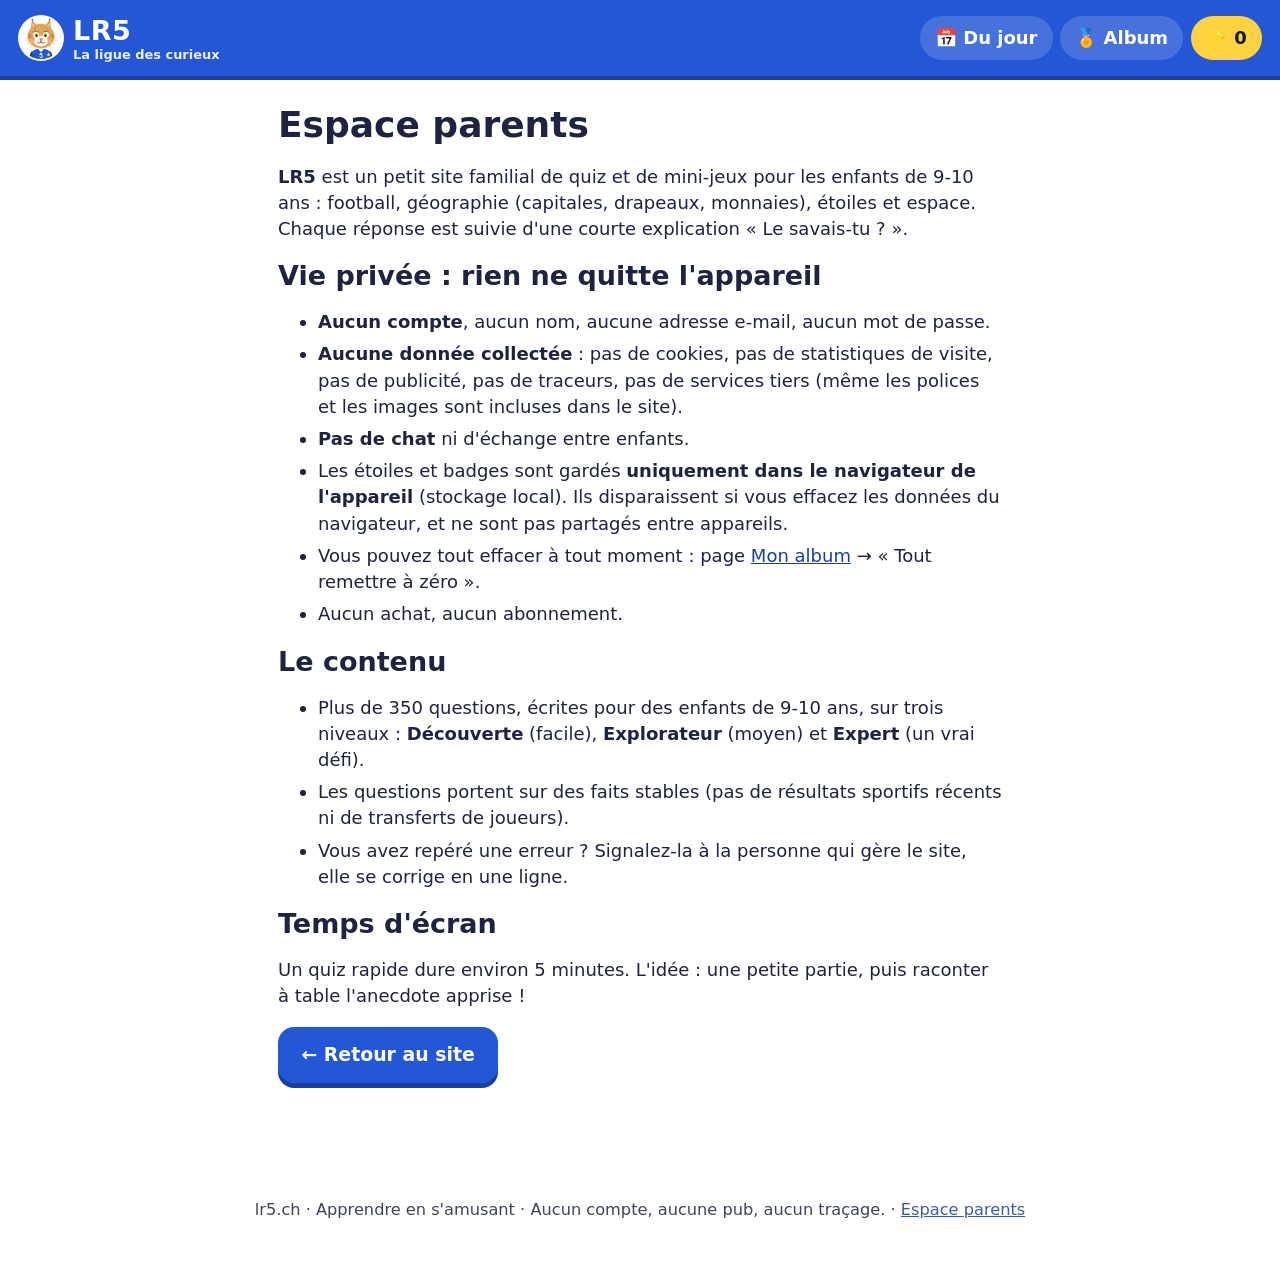
==== parents.html @ 48f96562 "Add files via upload" ====
<!doctype html>
<html lang="fr">
<head>
<title>Espace parents · LR5</title>
<meta charset="utf-8">
<meta name="viewport" content="width=device-width, initial-scale=1">
<meta name="theme-color" content="#2457d6">
<link rel="icon" href="assets/favicon.svg" type="image/svg+xml">
<link rel="stylesheet" href="css/style.css">
<script src="js/config.js" defer></script>
<script src="js/flags.js" defer></script>
<script src="js/app.js" defer></script>
</head>
<body>
<a class="skip" href="#content">Aller au contenu</a>
<header class="topbar">
  <a class="logo" href="index.html#/"><img data-mascotte src="assets/mascotte.svg" alt="" width="46" height="46"><span><b data-cfg="nom">LR5</b><small data-cfg="slogan">La ligue des curieux</small></span></a>
  <nav aria-label="Menu">
    <a class="pill" href="index.html#/jour">📅 <span>Du jour</span></a>
    <a class="pill" href="index.html#/album">🏅 <span>Album</span></a>
    <a class="pill stars" href="index.html#/album" aria-label="Mes étoiles">⭐ <span id="nb-etoiles">0</span></a>
  </nav>
</header>
<main class="prose" id="content">
<h1>Espace parents</h1>
<p><b data-cfg="nom">LR5</b> est un petit site familial de quiz et de mini-jeux pour les enfants de 9-10 ans : football, géographie (capitales, drapeaux, monnaies), étoiles et espace. Chaque réponse est suivie d'une courte explication « Le savais-tu ? ».</p>
<h2>Vie privée : rien ne quitte l'appareil</h2>
<ul>
  <li><b>Aucun compte</b>, aucun nom, aucune adresse e-mail, aucun mot de passe.</li>
  <li><b>Aucune donnée collectée</b> : pas de cookies, pas de statistiques de visite, pas de publicité, pas de traceurs, pas de services tiers (même les polices et les images sont incluses dans le site).</li>
  <li><b>Pas de chat</b> ni d'échange entre enfants.</li>
  <li>Les étoiles et badges sont gardés <b>uniquement dans le navigateur de l'appareil</b> (stockage local). Ils disparaissent si vous effacez les données du navigateur, et ne sont pas partagés entre appareils.</li>
  <li>Vous pouvez tout effacer à tout moment : page <a href="index.html#/album">Mon album</a> → « Tout remettre à zéro ».</li>
  <li>Aucun achat, aucun abonnement.</li>
</ul>
<h2>Le contenu</h2>
<ul>
  <li>Plus de 350 questions, écrites pour des enfants de 9-10 ans, sur trois niveaux : <b>Découverte</b> (facile), <b>Explorateur</b> (moyen) et <b>Expert</b> (un vrai défi).</li>
  <li>Les questions portent sur des faits stables (pas de résultats sportifs récents ni de transferts de joueurs).</li>
  <li>Vous avez repéré une erreur ? Signalez-la à la personne qui gère le site, elle se corrige en une ligne.</li>
</ul>
<h2>Temps d'écran</h2>
<p>Un quiz rapide dure environ 5 minutes. L'idée : une petite partie, puis raconter à table l'anecdote apprise !</p>
<p><a class="btn" href="index.html#/">← Retour au site</a></p>
</main>
<footer class="footer"><p><span data-cfg="domaine">lr5.ch</span> · Apprendre en s'amusant · Aucun compte, aucune pub, aucun traçage. · <a href="parents.html">Espace parents</a></p></footer>
<div class="toast" id="toast" role="status" aria-live="polite"></div>
</body>
</html>
---- css/style.css ----
/* LR5.ch — La ligue des curieux. Aucune police externe : polices système uniquement. */
:root{
  --bleu:#2457d6; --bleu-f:#1a3fa3; --jaune:#ffd23f; --rouge:#e5484d; --vert:#2fb36d;
  --orange:#ff8a3d; --violet:#6c4ad8; --nuit:#14183a; --texte:#1d2340; --fond:#f3f6ff;
  --carte:#fff; --ombre:0 6px 0 rgba(20,24,58,.14); --r:22px;
  --foot:#2fb36d; --geo:#ff8a3d; --espace:#6c4ad8; --mix:#e5484d;
  font-size:18px;
}
*{box-sizing:border-box}
html,body{margin:0}
body{font-family:"Trebuchet MS","Segoe UI",system-ui,-apple-system,Roboto,Arial,sans-serif;color:var(--texte);
  background:var(--fond) radial-gradient(circle at 10% 0%,#dfe8ff 0,transparent 40%),radial-gradient(circle at 100% 30%,#fff3c4 0,transparent 35%);
  min-height:100vh;line-height:1.45}
a{color:var(--bleu-f)}
.skip{position:absolute;left:-999px;top:0;background:#fff;padding:.5rem 1rem;z-index:10}
.skip:focus{left:.5rem}
:focus-visible{outline:4px solid var(--jaune);outline-offset:3px;border-radius:10px}

/* En-tête */
.topbar{display:flex;align-items:center;gap:.8rem;padding:.6rem 1rem;background:var(--bleu);color:#fff;position:sticky;top:0;z-index:5;box-shadow:0 4px 0 var(--bleu-f)}
.logo{display:flex;align-items:center;gap:.5rem;color:#fff;text-decoration:none;font-weight:900}
.logo img{width:46px;height:46px;background:#fff;border-radius:50%;padding:2px}
.logo b{font-size:1.5rem;letter-spacing:.5px}
.logo small{display:block;font-weight:600;font-size:.72rem;opacity:.9;margin-top:-4px}
.topbar nav{margin-left:auto;display:flex;gap:.4rem;align-items:center;flex-wrap:wrap}
.pill{display:inline-flex;align-items:center;gap:.35rem;background:rgba(255,255,255,.16);color:#fff;border:0;border-radius:999px;padding:.45rem .85rem;font:inherit;font-weight:800;text-decoration:none;cursor:pointer;min-height:44px}
.pill:hover{background:rgba(255,255,255,.28)}
.stars{background:var(--jaune);color:var(--nuit)}
.stars:hover{background:#ffe07a}

main{max-width:1000px;margin:0 auto;padding:1.2rem 1rem 3rem}
h1,h2,h3{line-height:1.15;margin:.2em 0 .5em}
h1{font-size:2rem} h2{font-size:1.5rem}
.muted{opacity:.75}

/* Accueil */
.hero{display:flex;align-items:center;gap:1.2rem;background:var(--carte);border-radius:var(--r);padding:1rem 1.2rem;box-shadow:var(--ombre);margin-bottom:1.2rem}
.hero img{width:150px;flex:none}
.hero h1{margin-bottom:.2em}
.bulle{background:#fff7d6;border-radius:18px;padding:.6rem .9rem;display:inline-block;font-weight:600}
.grid{display:grid;grid-template-columns:repeat(auto-fit,minmax(210px,1fr));gap:1rem}
.card{background:var(--carte);border-radius:var(--r);padding:1rem;box-shadow:var(--ombre);border:0;text-align:left;font:inherit;color:inherit;text-decoration:none;display:block;cursor:pointer;transition:transform .12s}
.card:hover{transform:translateY(-3px)}
.card:active{transform:translateY(2px)}
.univers{color:#fff;min-height:150px;position:relative;overflow:hidden}
.univers .emoji{font-size:2.6rem;display:block}
.univers h3{font-size:1.35rem;margin:.3rem 0}
.univers p{margin:0;font-weight:600;opacity:.95}
.u-football{background:linear-gradient(135deg,#2fb36d,#1c8a50)}
.u-geographie{background:linear-gradient(135deg,#ff9f43,#f2622e)}
.u-espace{background:linear-gradient(135deg,#6c4ad8,#241a6b)}
.u-mix{background:linear-gradient(135deg,#ff5f7e,#c2185b)}
.section{margin:1.6rem 0 .6rem}
.daily{display:flex;gap:1rem;align-items:center;background:linear-gradient(135deg,#ffd23f,#ffb100);color:var(--nuit)}
.daily .emoji{font-size:2.4rem}

/* Boutons */
.btn{display:inline-flex;align-items:center;justify-content:center;gap:.5rem;font:inherit;font-weight:800;font-size:1.05rem;border:0;border-radius:16px;padding:.8rem 1.3rem;min-height:56px;cursor:pointer;background:var(--bleu);color:#fff;box-shadow:0 5px 0 var(--bleu-f);text-decoration:none}
.btn:active{transform:translateY(3px);box-shadow:0 2px 0 var(--bleu-f)}
.btn.jaune{background:var(--jaune);color:var(--nuit);box-shadow:0 5px 0 #d9a800}
.btn.vert{background:var(--vert);box-shadow:0 5px 0 #1d8350}
.btn.blanc{background:#fff;color:var(--texte);box-shadow:0 5px 0 #cfd6ee}
.btn[disabled]{opacity:.5;cursor:not-allowed}
.row{display:flex;gap:.7rem;flex-wrap:wrap;align-items:center}
.choice-group{display:flex;gap:.6rem;flex-wrap:wrap}
.choice-group .btn{flex:1 1 150px}
.choice-group .btn[aria-pressed="true"]{background:var(--jaune);color:var(--nuit);box-shadow:0 5px 0 #d9a800}

/* Quiz */
.panel{background:var(--carte);border-radius:var(--r);padding:1.2rem;box-shadow:var(--ombre)}
.qhead{display:flex;justify-content:space-between;align-items:center;gap:.5rem;flex-wrap:wrap;margin-bottom:.6rem;font-weight:800}
.tag{display:inline-block;border-radius:999px;padding:.2rem .7rem;background:#eef2ff;font-size:.85rem;font-weight:800}
.progress{height:14px;background:#e6eafb;border-radius:999px;overflow:hidden;margin-bottom:1rem}
.progress>i{display:block;height:100%;background:linear-gradient(90deg,var(--jaune),var(--orange));border-radius:999px;transition:width .3s}
.question{font-size:1.45rem;font-weight:800;margin:.4rem 0 1rem}
.answers{display:grid;grid-template-columns:1fr 1fr;gap:.8rem}
.answer{font:inherit;font-size:1.1rem;font-weight:700;text-align:left;border:3px solid #dfe5fb;background:#fff;border-radius:18px;padding:.9rem 1rem;min-height:70px;cursor:pointer;display:flex;gap:.7rem;align-items:center;color:var(--texte)}
.answer:hover:not([disabled]){border-color:var(--bleu);background:#f5f8ff}
.answer .k{flex:none;width:2rem;height:2rem;border-radius:50%;background:#eef2ff;display:grid;place-items:center;font-weight:900}
.answer.ok{border-color:var(--vert);background:#e6f8ee}
.answer.ok .k{background:var(--vert);color:#fff}
.answer.ko{border-color:var(--rouge);background:#fdeaea}
.answer.ko .k{background:var(--rouge);color:#fff}
.answer[disabled]{cursor:default}
.feedback{margin-top:1rem;border-radius:18px;padding:1rem;background:#fff7d6;border-left:8px solid var(--jaune)}
.feedback.ok{background:#e6f8ee;border-color:var(--vert)}
.feedback.ko{background:#fdeeee;border-color:var(--rouge)}
.feedback h3{margin:0 0 .3rem}
.savais{margin:.4rem 0 .8rem}
.timer{font-size:1.4rem;font-weight:900;background:var(--nuit);color:#fff;border-radius:14px;padding:.2rem .8rem;min-width:4.2rem;text-align:center}
.timer.urgent{background:var(--rouge);animation:pulse .6s infinite alternate}
@keyframes pulse{to{transform:scale(1.08)}}
.flag-q{display:block;margin:0 auto 1rem;width:min(260px,70%);height:auto;border-radius:8px;box-shadow:0 3px 10px rgba(0,0,0,.18)}
.big{font-size:3rem;margin:0}
.result{text-align:center}
.result img{width:140px}
.recap{text-align:left;margin-top:1rem}
.recap li{margin:.4rem 0}

/* Album */
.badges{display:grid;grid-template-columns:repeat(auto-fill,minmax(150px,1fr));gap:.8rem}
.badge{background:#fff;border-radius:18px;padding:.8rem;text-align:center;box-shadow:var(--ombre)}
.badge .ico{font-size:2.4rem;display:block}
.badge.locked{filter:grayscale(1);opacity:.45}
.badge b{display:block}
.badge small{display:block;opacity:.8;font-size:.8rem}
.stats{display:grid;grid-template-columns:repeat(auto-fit,minmax(150px,1fr));gap:.8rem;margin:1rem 0}
.stat{background:#fff;border-radius:18px;padding:.8rem;text-align:center;box-shadow:var(--ombre)}
.stat b{display:block;font-size:1.8rem}

/* Penalty */
.pitch{position:relative;width:100%;max-width:640px;margin:0 auto;aspect-ratio:16/10;border-radius:20px;overflow:hidden;
  background:linear-gradient(#7fc8ff 0 30%,#3fb56a 30% 100%)}
.pitch .stripes{position:absolute;inset:30% 0 0 0;background:repeating-linear-gradient(90deg,rgba(255,255,255,.07) 0 12%,transparent 12% 24%)}
.pitch .crowd{position:absolute;left:0;right:0;top:0;height:30%;background:radial-gradient(circle,#ffffff55 2px,transparent 3px) 0 0/16px 14px,linear-gradient(#5a6bbf,#3a4a99)}
.goal{position:absolute;left:18%;right:18%;top:14%;height:38%;border:8px solid #fff;border-bottom:0;border-radius:4px 4px 0 0;
  background:repeating-linear-gradient(0deg,rgba(255,255,255,.35) 0 2px,transparent 2px 12px),repeating-linear-gradient(90deg,rgba(255,255,255,.35) 0 2px,transparent 2px 12px),rgba(0,0,0,.08)}
.line{position:absolute;left:4%;right:4%;top:52%;height:4px;background:#fff}
.spot{position:absolute;left:50%;top:86%;width:10px;height:6px;background:#fff;border-radius:50%;transform:translate(-50%,-50%)}
.keeper{position:absolute;left:50%;top:22%;width:15%;height:30%;transform:translateX(-50%);transition:transform .45s cubic-bezier(.2,.8,.3,1)}
.keeper svg{width:100%;height:100%}
.keeper.left{transform:translateX(-175%) rotate(-55deg)}
.keeper.right{transform:translateX(75%) rotate(55deg)}
.keeper.center{transform:translateX(-50%) translateY(-12%)}
.ball{position:absolute;left:50%;top:82%;width:7%;aspect-ratio:1;transform:translate(-50%,-50%);transition:left .5s ease-out,top .5s ease-out,width .5s;z-index:2}
.ball svg{width:100%;height:100%;display:block}
.ball.shot-left{left:28%;top:34%;width:4.5%}
.ball.shot-center{left:50%;top:28%;width:4.5%}
.ball.shot-right{left:72%;top:34%;width:4.5%}
.ball.miss{left:50%;top:6%;width:4%}
.banner{position:absolute;left:50%;top:60%;transform:translate(-50%,-50%) scale(.6);opacity:0;background:#fff;color:var(--nuit);font-weight:900;font-size:clamp(1.2rem,4vw,2rem);padding:.4rem 1.2rem;border-radius:16px;box-shadow:0 6px 0 rgba(0,0,0,.2);transition:.25s;z-index:3;white-space:nowrap}
.banner.show{opacity:1;transform:translate(-50%,-50%) scale(1)}
.shots{display:flex;gap:.4rem;justify-content:center;margin:.8rem 0}
.shots span{width:34px;height:34px;border-radius:50%;display:grid;place-items:center;background:#e6eafb;font-size:1.1rem}
.aim{display:grid;grid-template-columns:repeat(3,1fr);gap:.6rem;max-width:640px;margin:.8rem auto 0}

/* Memory */
.memory{display:grid;grid-template-columns:repeat(4,1fr);gap:.6rem;max-width:620px;margin:0 auto}
.mcard{aspect-ratio:4/3;border:0;border-radius:16px;font:inherit;font-weight:800;cursor:pointer;background:var(--bleu);color:#fff;box-shadow:var(--ombre);display:grid;place-items:center;padding:.3rem;font-size:.95rem;position:relative}
.mcard.back::after{content:"★";font-size:2rem;color:var(--jaune)}
.mcard.face{background:#fff;color:var(--texte)}
.mcard.face svg{width:85%;height:auto;border-radius:4px;box-shadow:0 1px 4px rgba(0,0,0,.25)}
.mcard.found{background:#e6f8ee;outline:3px solid var(--vert)}

.footer{text-align:center;padding:1.5rem 1rem 2rem;font-size:.9rem;opacity:.85}
.prose{max-width:760px}
.prose li{margin:.35rem 0}
.toast{position:fixed;left:50%;bottom:1.2rem;transform:translateX(-50%) translateY(150%);opacity:0;visibility:hidden;background:var(--nuit);color:#fff;padding:.8rem 1.2rem;border-radius:16px;font-weight:800;z-index:20;transition:transform .3s;max-width:92vw;text-align:center}
.toast.show{transform:translateX(-50%) translateY(0);opacity:1;visibility:visible}
[tabindex="-1"]:focus{outline:none}

@media (max-width:640px){
  :root{font-size:17px}
  .hero{flex-direction:column;text-align:center}
  .hero img{width:120px}
  .answers{grid-template-columns:1fr}
  .question{font-size:1.25rem}
  .logo small{display:none}
  .topbar{flex-wrap:wrap}
  .memory{grid-template-columns:repeat(3,1fr)}
}
@media (prefers-reduced-motion:reduce){*{transition:none!important;animation:none!important}}
.sr-only{position:absolute;width:1px;height:1px;overflow:hidden;clip:rect(0 0 0 0);white-space:nowrap}
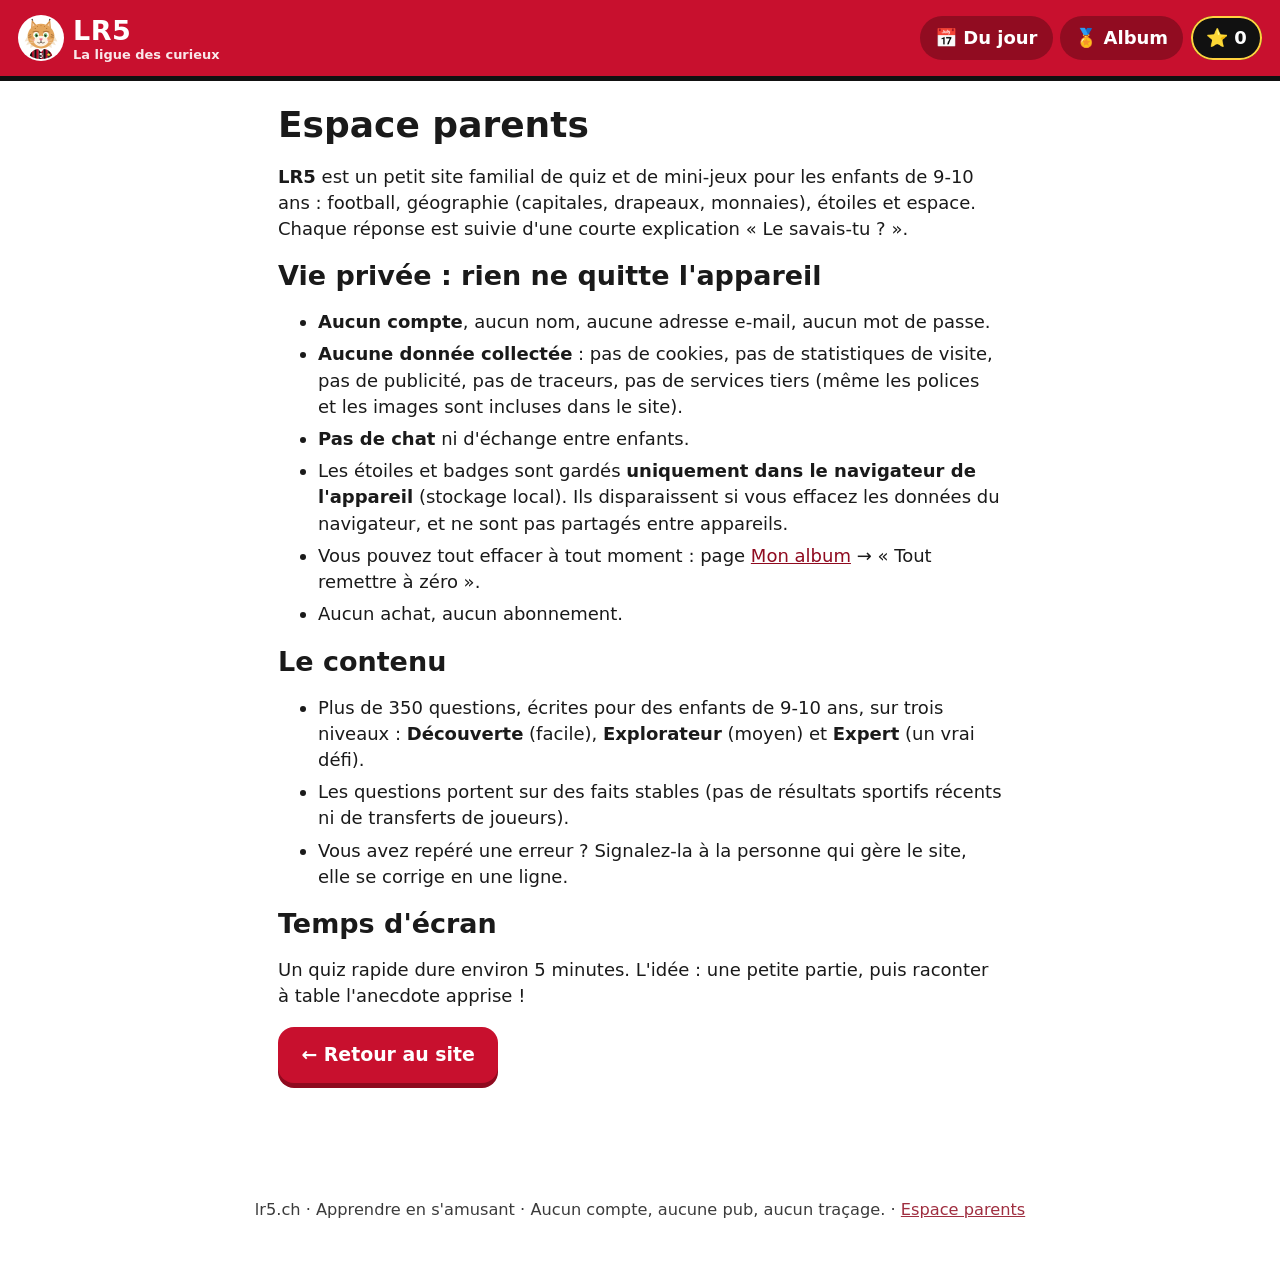
==== commit f1e21e30: "Add files via upload" ====
--- a/parents.html
+++ b/parents.html
@@ -4,7 +4,7 @@
 <title>Espace parents · LR5</title>
 <meta charset="utf-8">
 <meta name="viewport" content="width=device-width, initial-scale=1">
-<meta name="theme-color" content="#2457d6">
+<meta name="theme-color" content="#c8102e">
 <link rel="icon" href="assets/favicon.svg" type="image/svg+xml">
 <link rel="stylesheet" href="css/style.css">
 <script src="js/config.js" defer></script>
--- a/css/style.css
+++ b/css/style.css
@@ -1,32 +1,33 @@
 /* LR5.ch — La ligue des curieux. Aucune police externe : polices système uniquement. */
 :root{
-  --bleu:#2457d6; --bleu-f:#1a3fa3; --jaune:#ffd23f; --rouge:#e5484d; --vert:#2fb36d;
-  --orange:#ff8a3d; --violet:#6c4ad8; --nuit:#14183a; --texte:#1d2340; --fond:#f3f6ff;
-  --carte:#fff; --ombre:0 6px 0 rgba(20,24,58,.14); --r:22px;
-  --foot:#2fb36d; --geo:#ff8a3d; --espace:#6c4ad8; --mix:#e5484d;
+  /* Palette rouge et noir. Les valeurs de js/config.js (couleurs) écrasent celles-ci au chargement. */
+  --primaire:#c8102e; --primaire-f:#8f0a1f; --noir:#111111; --or:#ffd23f;
+  --rouge:#b00d24; --vert:#1c7a47; --texte:#1a1a1a; --fond:#f7f3f2;
+  --carte:#fff; --ombre:0 6px 0 rgba(17,17,17,.14); --r:22px;
+  --doux:#f6eaea; --bord:#ead6d6;
   font-size:18px;
 }
 *{box-sizing:border-box}
 html,body{margin:0}
 body{font-family:"Trebuchet MS","Segoe UI",system-ui,-apple-system,Roboto,Arial,sans-serif;color:var(--texte);
-  background:var(--fond) radial-gradient(circle at 10% 0%,#dfe8ff 0,transparent 40%),radial-gradient(circle at 100% 30%,#fff3c4 0,transparent 35%);
+  background:var(--fond) radial-gradient(circle at 10% 0%,#fbe1e4 0,transparent 40%),radial-gradient(circle at 100% 30%,#ececec 0,transparent 35%);
   min-height:100vh;line-height:1.45}
-a{color:var(--bleu-f)}
+a{color:var(--primaire-f)}
 .skip{position:absolute;left:-999px;top:0;background:#fff;padding:.5rem 1rem;z-index:10}
 .skip:focus{left:.5rem}
-:focus-visible{outline:4px solid var(--jaune);outline-offset:3px;border-radius:10px}
+:focus-visible{outline:4px solid var(--or);box-shadow:0 0 0 7px var(--noir);outline-offset:3px;border-radius:10px}
 
 /* En-tête */
-.topbar{display:flex;align-items:center;gap:.8rem;padding:.6rem 1rem;background:var(--bleu);color:#fff;position:sticky;top:0;z-index:5;box-shadow:0 4px 0 var(--bleu-f)}
+.topbar{display:flex;align-items:center;gap:.8rem;padding:.6rem 1rem;background:var(--primaire);color:#fff;position:sticky;top:0;z-index:5;box-shadow:0 5px 0 var(--noir)}
 .logo{display:flex;align-items:center;gap:.5rem;color:#fff;text-decoration:none;font-weight:900}
 .logo img{width:46px;height:46px;background:#fff;border-radius:50%;padding:2px}
 .logo b{font-size:1.5rem;letter-spacing:.5px}
 .logo small{display:block;font-weight:600;font-size:.72rem;opacity:.9;margin-top:-4px}
 .topbar nav{margin-left:auto;display:flex;gap:.4rem;align-items:center;flex-wrap:wrap}
-.pill{display:inline-flex;align-items:center;gap:.35rem;background:rgba(255,255,255,.16);color:#fff;border:0;border-radius:999px;padding:.45rem .85rem;font:inherit;font-weight:800;text-decoration:none;cursor:pointer;min-height:44px}
-.pill:hover{background:rgba(255,255,255,.28)}
-.stars{background:var(--jaune);color:var(--nuit)}
-.stars:hover{background:#ffe07a}
+.pill{display:inline-flex;align-items:center;gap:.35rem;background:rgba(0,0,0,.28);color:#fff;border:0;border-radius:999px;padding:.45rem .85rem;font:inherit;font-weight:800;text-decoration:none;cursor:pointer;min-height:44px}
+.pill:hover{background:rgba(0,0,0,.45)}
+.stars{background:var(--noir);color:#fff;box-shadow:inset 0 0 0 2px var(--or)}
+.stars:hover{background:#2a2a2a}
 
 main{max-width:1000px;margin:0 auto;padding:1.2rem 1rem 3rem}
 h1,h2,h3{line-height:1.15;margin:.2em 0 .5em}
@@ -37,7 +38,7 @@
 .hero{display:flex;align-items:center;gap:1.2rem;background:var(--carte);border-radius:var(--r);padding:1rem 1.2rem;box-shadow:var(--ombre);margin-bottom:1.2rem}
 .hero img{width:150px;flex:none}
 .hero h1{margin-bottom:.2em}
-.bulle{background:#fff7d6;border-radius:18px;padding:.6rem .9rem;display:inline-block;font-weight:600}
+.bulle{background:var(--doux);border-radius:18px;padding:.6rem .9rem;display:inline-block;font-weight:600}
 .grid{display:grid;grid-template-columns:repeat(auto-fit,minmax(210px,1fr));gap:1rem}
 .card{background:var(--carte);border-radius:var(--r);padding:1rem;box-shadow:var(--ombre);border:0;text-align:left;font:inherit;color:inherit;text-decoration:none;display:block;cursor:pointer;transition:transform .12s}
 .card:hover{transform:translateY(-3px)}
@@ -46,48 +47,49 @@
 .univers .emoji{font-size:2.6rem;display:block}
 .univers h3{font-size:1.35rem;margin:.3rem 0}
 .univers p{margin:0;font-weight:600;opacity:.95}
-.u-football{background:linear-gradient(135deg,#2fb36d,#1c8a50)}
-.u-geographie{background:linear-gradient(135deg,#ff9f43,#f2622e)}
-.u-espace{background:linear-gradient(135deg,#6c4ad8,#241a6b)}
-.u-mix{background:linear-gradient(135deg,#ff5f7e,#c2185b)}
+.u-football{background:linear-gradient(135deg,#1c7a47,#0c3d23);box-shadow:0 6px 0 var(--noir)}
+.u-geographie{background:linear-gradient(135deg,#c4520f,#7a2e05);box-shadow:0 6px 0 var(--noir)}
+.u-espace{background:linear-gradient(135deg,#3b2a8a,#120c33);box-shadow:0 6px 0 var(--noir)}
+.u-mix{background:repeating-linear-gradient(90deg,var(--primaire) 0 28px,var(--noir) 28px 56px);box-shadow:0 6px 0 var(--primaire-f)}
+.u-mix h3,.u-mix p{text-shadow:0 1px 3px #000}
 .section{margin:1.6rem 0 .6rem}
-.daily{display:flex;gap:1rem;align-items:center;background:linear-gradient(135deg,#ffd23f,#ffb100);color:var(--nuit)}
+.daily{display:flex;gap:1rem;align-items:center;background:var(--noir);color:#fff;border-left:12px solid var(--primaire)}
 .daily .emoji{font-size:2.4rem}
 
 /* Boutons */
-.btn{display:inline-flex;align-items:center;justify-content:center;gap:.5rem;font:inherit;font-weight:800;font-size:1.05rem;border:0;border-radius:16px;padding:.8rem 1.3rem;min-height:56px;cursor:pointer;background:var(--bleu);color:#fff;box-shadow:0 5px 0 var(--bleu-f);text-decoration:none}
-.btn:active{transform:translateY(3px);box-shadow:0 2px 0 var(--bleu-f)}
-.btn.jaune{background:var(--jaune);color:var(--nuit);box-shadow:0 5px 0 #d9a800}
-.btn.vert{background:var(--vert);box-shadow:0 5px 0 #1d8350}
-.btn.blanc{background:#fff;color:var(--texte);box-shadow:0 5px 0 #cfd6ee}
+.btn{display:inline-flex;align-items:center;justify-content:center;gap:.5rem;font:inherit;font-weight:800;font-size:1.05rem;border:0;border-radius:16px;padding:.8rem 1.3rem;min-height:56px;cursor:pointer;background:var(--primaire);color:#fff;box-shadow:0 5px 0 var(--primaire-f);text-decoration:none}
+.btn:active{transform:translateY(3px);box-shadow:0 2px 0 var(--primaire-f)}
+.btn.accent{background:var(--noir);color:#fff;box-shadow:0 5px 0 var(--primaire)}
+.btn.vert{background:var(--vert);box-shadow:0 5px 0 #0c3d23}
+.btn.blanc{background:#fff;color:var(--texte);box-shadow:0 5px 0 var(--bord)}
 .btn[disabled]{opacity:.5;cursor:not-allowed}
 .row{display:flex;gap:.7rem;flex-wrap:wrap;align-items:center}
 .choice-group{display:flex;gap:.6rem;flex-wrap:wrap}
 .choice-group .btn{flex:1 1 150px}
-.choice-group .btn[aria-pressed="true"]{background:var(--jaune);color:var(--nuit);box-shadow:0 5px 0 #d9a800}
+.choice-group .btn[aria-pressed="true"]{background:var(--primaire);color:#fff;box-shadow:0 5px 0 var(--noir)}
 
 /* Quiz */
 .panel{background:var(--carte);border-radius:var(--r);padding:1.2rem;box-shadow:var(--ombre)}
 .qhead{display:flex;justify-content:space-between;align-items:center;gap:.5rem;flex-wrap:wrap;margin-bottom:.6rem;font-weight:800}
-.tag{display:inline-block;border-radius:999px;padding:.2rem .7rem;background:#eef2ff;font-size:.85rem;font-weight:800}
-.progress{height:14px;background:#e6eafb;border-radius:999px;overflow:hidden;margin-bottom:1rem}
-.progress>i{display:block;height:100%;background:linear-gradient(90deg,var(--jaune),var(--orange));border-radius:999px;transition:width .3s}
+.tag{display:inline-block;border-radius:999px;padding:.2rem .7rem;background:var(--doux);font-size:.85rem;font-weight:800}
+.progress{height:14px;background:var(--doux);border-radius:999px;overflow:hidden;margin-bottom:1rem}
+.progress>i{display:block;height:100%;background:repeating-linear-gradient(90deg,var(--primaire) 0 14px,var(--noir) 14px 28px);border-radius:999px;transition:width .3s}
 .question{font-size:1.45rem;font-weight:800;margin:.4rem 0 1rem}
 .answers{display:grid;grid-template-columns:1fr 1fr;gap:.8rem}
-.answer{font:inherit;font-size:1.1rem;font-weight:700;text-align:left;border:3px solid #dfe5fb;background:#fff;border-radius:18px;padding:.9rem 1rem;min-height:70px;cursor:pointer;display:flex;gap:.7rem;align-items:center;color:var(--texte)}
-.answer:hover:not([disabled]){border-color:var(--bleu);background:#f5f8ff}
-.answer .k{flex:none;width:2rem;height:2rem;border-radius:50%;background:#eef2ff;display:grid;place-items:center;font-weight:900}
+.answer{font:inherit;font-size:1.1rem;font-weight:700;text-align:left;border:3px solid var(--bord);background:#fff;border-radius:18px;padding:.9rem 1rem;min-height:70px;cursor:pointer;display:flex;gap:.7rem;align-items:center;color:var(--texte)}
+.answer:hover:not([disabled]){border-color:var(--primaire);background:#fff7f7}
+.answer .k{flex:none;width:2rem;height:2rem;border-radius:50%;background:var(--noir);color:#fff;display:grid;place-items:center;font-weight:900}
 .answer.ok{border-color:var(--vert);background:#e6f8ee}
 .answer.ok .k{background:var(--vert);color:#fff}
 .answer.ko{border-color:var(--rouge);background:#fdeaea}
 .answer.ko .k{background:var(--rouge);color:#fff}
 .answer[disabled]{cursor:default}
-.feedback{margin-top:1rem;border-radius:18px;padding:1rem;background:#fff7d6;border-left:8px solid var(--jaune)}
+.feedback{margin-top:1rem;border-radius:18px;padding:1rem;background:var(--doux);border-left:8px solid var(--noir)}
 .feedback.ok{background:#e6f8ee;border-color:var(--vert)}
 .feedback.ko{background:#fdeeee;border-color:var(--rouge)}
 .feedback h3{margin:0 0 .3rem}
 .savais{margin:.4rem 0 .8rem}
-.timer{font-size:1.4rem;font-weight:900;background:var(--nuit);color:#fff;border-radius:14px;padding:.2rem .8rem;min-width:4.2rem;text-align:center}
+.timer{font-size:1.4rem;font-weight:900;background:var(--noir);color:#fff;border-radius:14px;padding:.2rem .8rem;min-width:4.2rem;text-align:center}
 .timer.urgent{background:var(--rouge);animation:pulse .6s infinite alternate}
 @keyframes pulse{to{transform:scale(1.08)}}
 .flag-q{display:block;margin:0 auto 1rem;width:min(260px,70%);height:auto;border-radius:8px;box-shadow:0 3px 10px rgba(0,0,0,.18)}
@@ -112,7 +114,7 @@
 .pitch{position:relative;width:100%;max-width:640px;margin:0 auto;aspect-ratio:16/10;border-radius:20px;overflow:hidden;
   background:linear-gradient(#7fc8ff 0 30%,#3fb56a 30% 100%)}
 .pitch .stripes{position:absolute;inset:30% 0 0 0;background:repeating-linear-gradient(90deg,rgba(255,255,255,.07) 0 12%,transparent 12% 24%)}
-.pitch .crowd{position:absolute;left:0;right:0;top:0;height:30%;background:radial-gradient(circle,#ffffff55 2px,transparent 3px) 0 0/16px 14px,linear-gradient(#5a6bbf,#3a4a99)}
+.pitch .crowd{position:absolute;left:0;right:0;top:0;height:30%;background:radial-gradient(circle,#ffffff55 2px,transparent 3px) 0 0/16px 14px,repeating-linear-gradient(90deg,#b00d24 0 24px,#151515 24px 48px)}
 .goal{position:absolute;left:18%;right:18%;top:14%;height:38%;border:8px solid #fff;border-bottom:0;border-radius:4px 4px 0 0;
   background:repeating-linear-gradient(0deg,rgba(255,255,255,.35) 0 2px,transparent 2px 12px),repeating-linear-gradient(90deg,rgba(255,255,255,.35) 0 2px,transparent 2px 12px),rgba(0,0,0,.08)}
 .line{position:absolute;left:4%;right:4%;top:52%;height:4px;background:#fff}
@@ -128,16 +130,16 @@
 .ball.shot-center{left:50%;top:28%;width:4.5%}
 .ball.shot-right{left:72%;top:34%;width:4.5%}
 .ball.miss{left:50%;top:6%;width:4%}
-.banner{position:absolute;left:50%;top:60%;transform:translate(-50%,-50%) scale(.6);opacity:0;background:#fff;color:var(--nuit);font-weight:900;font-size:clamp(1.2rem,4vw,2rem);padding:.4rem 1.2rem;border-radius:16px;box-shadow:0 6px 0 rgba(0,0,0,.2);transition:.25s;z-index:3;white-space:nowrap}
+.banner{position:absolute;left:50%;top:60%;transform:translate(-50%,-50%) scale(.6);opacity:0;background:#fff;color:var(--noir);font-weight:900;font-size:clamp(1.2rem,4vw,2rem);padding:.4rem 1.2rem;border-radius:16px;box-shadow:0 6px 0 rgba(0,0,0,.2);transition:.25s;z-index:3;white-space:nowrap}
 .banner.show{opacity:1;transform:translate(-50%,-50%) scale(1)}
 .shots{display:flex;gap:.4rem;justify-content:center;margin:.8rem 0}
-.shots span{width:34px;height:34px;border-radius:50%;display:grid;place-items:center;background:#e6eafb;font-size:1.1rem}
+.shots span{width:34px;height:34px;border-radius:50%;display:grid;place-items:center;background:var(--doux);font-size:1.1rem}
 .aim{display:grid;grid-template-columns:repeat(3,1fr);gap:.6rem;max-width:640px;margin:.8rem auto 0}
 
 /* Memory */
 .memory{display:grid;grid-template-columns:repeat(4,1fr);gap:.6rem;max-width:620px;margin:0 auto}
-.mcard{aspect-ratio:4/3;border:0;border-radius:16px;font:inherit;font-weight:800;cursor:pointer;background:var(--bleu);color:#fff;box-shadow:var(--ombre);display:grid;place-items:center;padding:.3rem;font-size:.95rem;position:relative}
-.mcard.back::after{content:"★";font-size:2rem;color:var(--jaune)}
+.mcard{aspect-ratio:4/3;border:0;border-radius:16px;font:inherit;font-weight:800;cursor:pointer;background:repeating-linear-gradient(90deg,var(--primaire) 0 18px,var(--noir) 18px 36px);color:#fff;box-shadow:var(--ombre);display:grid;place-items:center;padding:.3rem;font-size:.95rem;position:relative}
+.mcard.back::after{content:"★";font-size:2rem;color:var(--or);text-shadow:0 1px 3px #000}
 .mcard.face{background:#fff;color:var(--texte)}
 .mcard.face svg{width:85%;height:auto;border-radius:4px;box-shadow:0 1px 4px rgba(0,0,0,.25)}
 .mcard.found{background:#e6f8ee;outline:3px solid var(--vert)}
@@ -145,9 +147,9 @@
 .footer{text-align:center;padding:1.5rem 1rem 2rem;font-size:.9rem;opacity:.85}
 .prose{max-width:760px}
 .prose li{margin:.35rem 0}
-.toast{position:fixed;left:50%;bottom:1.2rem;transform:translateX(-50%) translateY(150%);opacity:0;visibility:hidden;background:var(--nuit);color:#fff;padding:.8rem 1.2rem;border-radius:16px;font-weight:800;z-index:20;transition:transform .3s;max-width:92vw;text-align:center}
+.toast{position:fixed;left:50%;bottom:1.2rem;transform:translateX(-50%) translateY(150%);opacity:0;visibility:hidden;background:var(--noir);color:#fff;padding:.8rem 1.2rem;border-radius:16px;font-weight:800;z-index:20;transition:transform .3s;max-width:92vw;text-align:center}
 .toast.show{transform:translateX(-50%) translateY(0);opacity:1;visibility:visible}
-[tabindex="-1"]:focus{outline:none}
+[tabindex="-1"]:focus{outline:none;box-shadow:none}
 
 @media (max-width:640px){
   :root{font-size:17px}
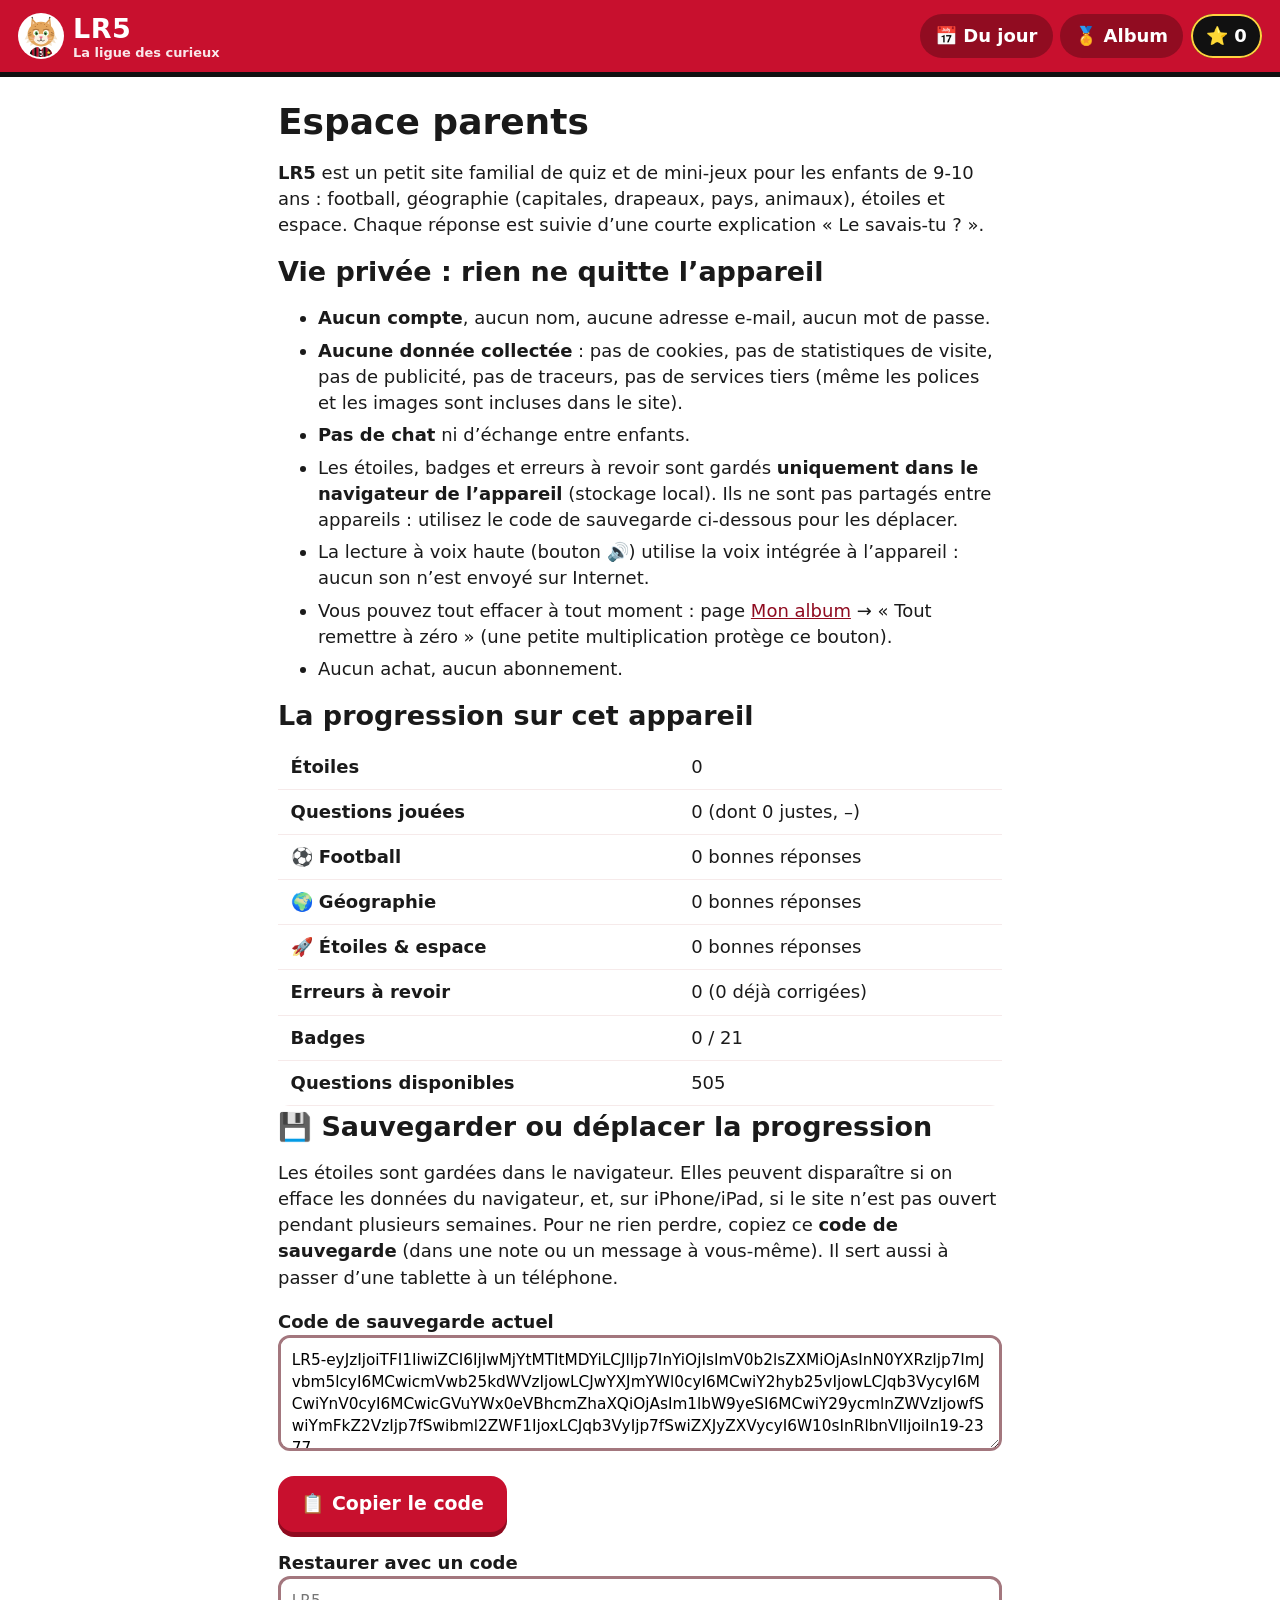
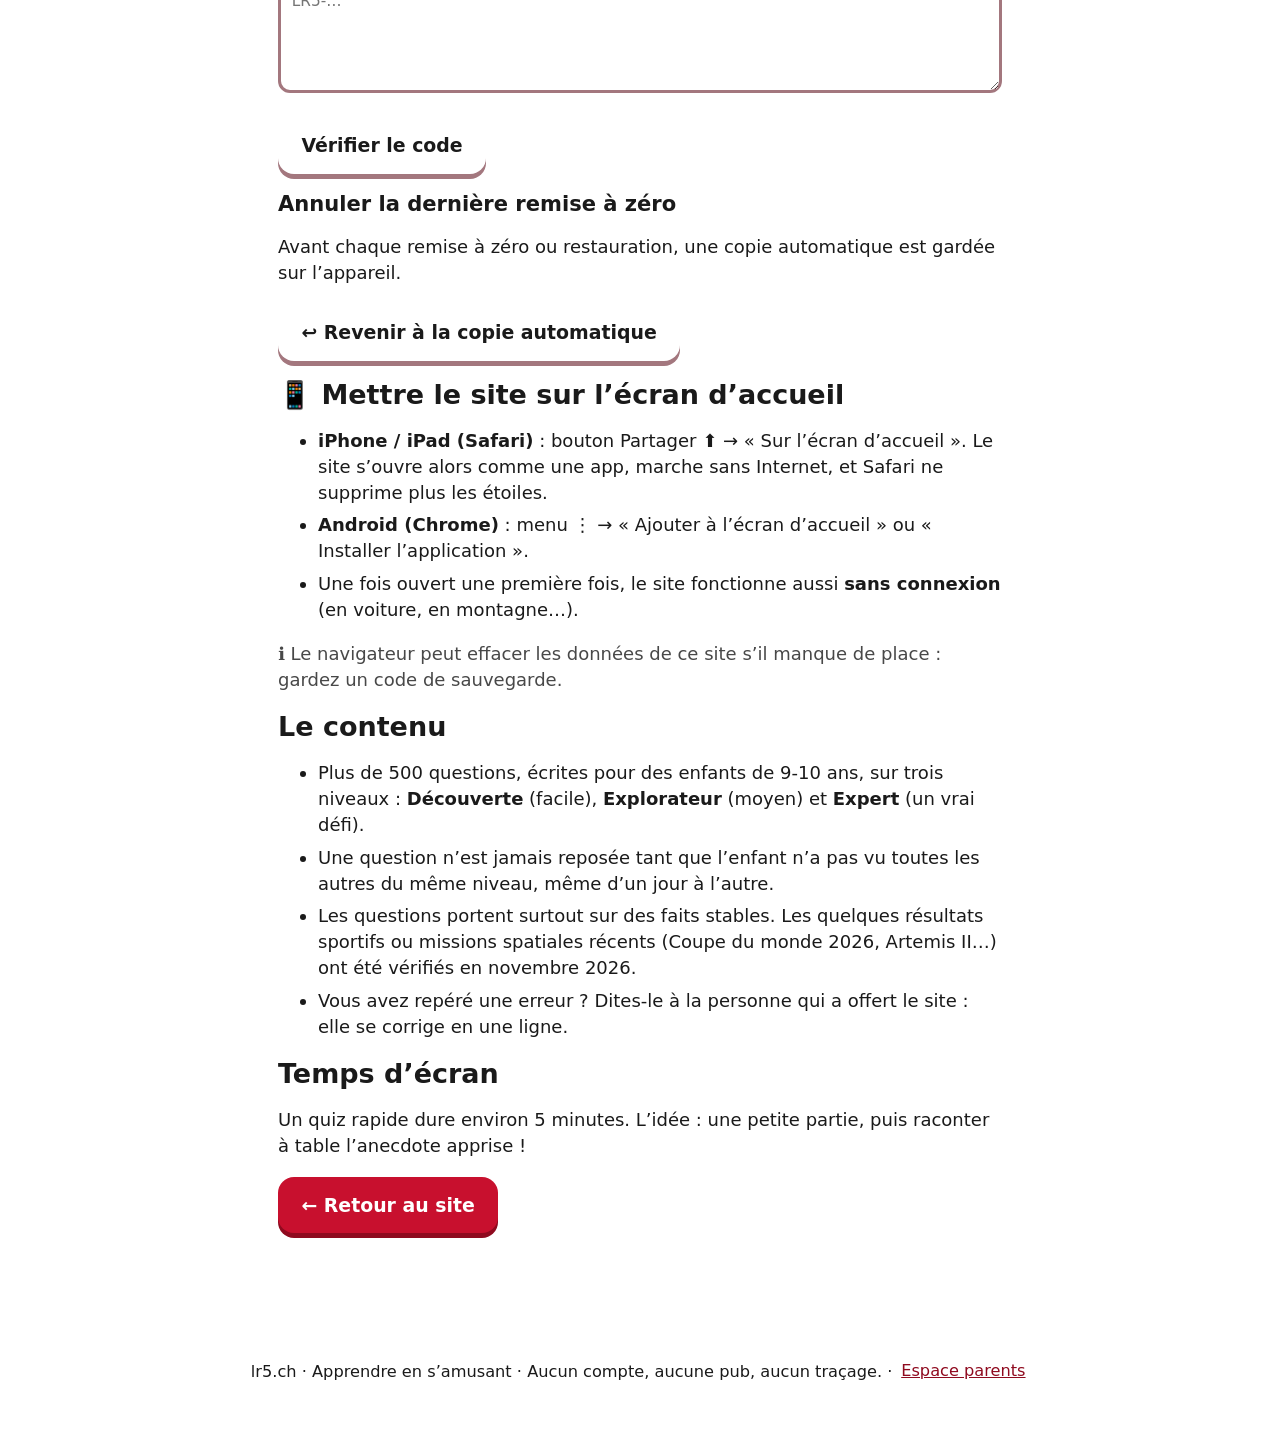
==== commit 4d791ca2: "Add files via upload" ====
--- a/parents.html
+++ b/parents.html
@@ -1,49 +1,72 @@
 <!doctype html>
 <html lang="fr">
 <head>
+<meta charset="utf-8">
+<meta name="viewport" content="width=device-width, initial-scale=1, viewport-fit=cover">
 <title>Espace parents · LR5</title>
-<meta charset="utf-8">
-<meta name="viewport" content="width=device-width, initial-scale=1">
+<meta name="description" content="Quiz et mini-jeux pour les 9-10 ans : football, géographie, étoiles et espace. Sans compte, sans pub, sans traçage.">
 <meta name="theme-color" content="#c8102e">
+<meta name="color-scheme" content="light">
 <link rel="icon" href="assets/favicon.svg" type="image/svg+xml">
+<link rel="apple-touch-icon" href="assets/icon-180.png">
+<link rel="manifest" href="manifest.webmanifest">
+<meta name="apple-mobile-web-app-title" content="LR5">
+<meta name="mobile-web-app-capable" content="yes">
+<meta name="apple-mobile-web-app-capable" content="yes">
+<meta property="og:type" content="website">
+<meta property="og:locale" content="fr_CH">
+<meta property="og:site_name" content="LR5">
+<meta property="og:title" content="LR5 · La ligue des curieux">
+<meta property="og:description" content="Quiz et mini-jeux pour les 9-10 ans : football, géographie, étoiles et espace. Sans compte, sans pub, sans traçage.">
+<meta property="og:url" content="https://www.lr5.ch/">
+<meta property="og:image" content="https://www.lr5.ch/assets/og.png">
+<meta property="og:image:width" content="1200">
+<meta property="og:image:height" content="630">
+<meta property="og:image:alt" content="LR5, La ligue des curieux : la mascotte Lino">
+<meta name="twitter:card" content="summary_large_image">
+<link rel="stylesheet" href="css/theme.css">
 <link rel="stylesheet" href="css/style.css">
 <script src="js/config.js" defer></script>
 <script src="js/flags.js" defer></script>
 <script src="js/app.js" defer></script>
+<script src="js/parents.js" defer></script>
 </head>
 <body>
 <a class="skip" href="#content">Aller au contenu</a>
 <header class="topbar">
-  <a class="logo" href="index.html#/"><img data-mascotte src="assets/mascotte.svg" alt="" width="46" height="46"><span><b data-cfg="nom">LR5</b><small data-cfg="slogan">La ligue des curieux</small></span></a>
+  <a class="logo" href="index.html#/"><img src="assets/mascotte.svg" alt="" width="46" height="46"><span><b data-cfg="nom">LR5</b><small data-cfg="slogan">La ligue des curieux</small></span></a>
   <nav aria-label="Menu">
-    <a class="pill" href="index.html#/jour">📅 <span>Du jour</span></a>
-    <a class="pill" href="index.html#/album">🏅 <span>Album</span></a>
-    <a class="pill stars" href="index.html#/album" aria-label="Mes étoiles">⭐ <span id="nb-etoiles">0</span></a>
+    <a class="pill" href="index.html#/jour"><span aria-hidden="true">📅</span> <span class="lbl">Du jour</span></a>
+    <a class="pill" href="index.html#/album"><span aria-hidden="true">🏅</span> <span class="lbl">Album</span></a>
+    <a class="pill stars" id="pill-etoiles" href="index.html#/album" aria-label="Mes étoiles"><span aria-hidden="true">⭐</span> <span id="nb-etoiles">0</span></a>
   </nav>
 </header>
 <main class="prose" id="content">
 <h1>Espace parents</h1>
-<p><b data-cfg="nom">LR5</b> est un petit site familial de quiz et de mini-jeux pour les enfants de 9-10 ans : football, géographie (capitales, drapeaux, monnaies), étoiles et espace. Chaque réponse est suivie d'une courte explication « Le savais-tu ? ».</p>
-<h2>Vie privée : rien ne quitte l'appareil</h2>
+<p><b>LR5</b> est un petit site familial de quiz et de mini-jeux pour les enfants de 9-10 ans : football, géographie (capitales, drapeaux, pays, animaux), étoiles et espace. Chaque réponse est suivie d’une courte explication « Le savais-tu ? ».</p>
+<h2>Vie privée : rien ne quitte l’appareil</h2>
 <ul>
   <li><b>Aucun compte</b>, aucun nom, aucune adresse e-mail, aucun mot de passe.</li>
   <li><b>Aucune donnée collectée</b> : pas de cookies, pas de statistiques de visite, pas de publicité, pas de traceurs, pas de services tiers (même les polices et les images sont incluses dans le site).</li>
-  <li><b>Pas de chat</b> ni d'échange entre enfants.</li>
-  <li>Les étoiles et badges sont gardés <b>uniquement dans le navigateur de l'appareil</b> (stockage local). Ils disparaissent si vous effacez les données du navigateur, et ne sont pas partagés entre appareils.</li>
-  <li>Vous pouvez tout effacer à tout moment : page <a href="index.html#/album">Mon album</a> → « Tout remettre à zéro ».</li>
+  <li><b>Pas de chat</b> ni d’échange entre enfants.</li>
+  <li>Les étoiles, badges et erreurs à revoir sont gardés <b>uniquement dans le navigateur de l’appareil</b> (stockage local). Ils ne sont pas partagés entre appareils : utilisez le code de sauvegarde ci-dessous pour les déplacer.</li>
+  <li>La lecture à voix haute (bouton 🔊) utilise la voix intégrée à l’appareil : aucun son n’est envoyé sur Internet.</li>
+  <li>Vous pouvez tout effacer à tout moment : page <a href="index.html#/album">Mon album</a> → « Tout remettre à zéro » (une petite multiplication protège ce bouton).</li>
   <li>Aucun achat, aucun abonnement.</li>
 </ul>
+<div id="parents-dyn"><p>Chargement de la progression…</p></div>
 <h2>Le contenu</h2>
 <ul>
-  <li>Plus de 350 questions, écrites pour des enfants de 9-10 ans, sur trois niveaux : <b>Découverte</b> (facile), <b>Explorateur</b> (moyen) et <b>Expert</b> (un vrai défi).</li>
-  <li>Les questions portent sur des faits stables (pas de résultats sportifs récents ni de transferts de joueurs).</li>
-  <li>Vous avez repéré une erreur ? Signalez-la à la personne qui gère le site, elle se corrige en une ligne.</li>
+  <li>Plus de 500 questions, écrites pour des enfants de 9-10 ans, sur trois niveaux : <b>Découverte</b> (facile), <b>Explorateur</b> (moyen) et <b>Expert</b> (un vrai défi).</li>
+  <li>Une question n’est jamais reposée tant que l’enfant n’a pas vu toutes les autres du même niveau, même d’un jour à l’autre.</li>
+  <li>Les questions portent surtout sur des faits stables. Les quelques résultats sportifs ou missions spatiales récents (Coupe du monde 2026, Artemis II…) ont été vérifiés en novembre 2026.</li>
+  <li>Vous avez repéré une erreur ? Dites-le à la personne qui a offert le site : elle se corrige en une ligne.</li>
 </ul>
-<h2>Temps d'écran</h2>
-<p>Un quiz rapide dure environ 5 minutes. L'idée : une petite partie, puis raconter à table l'anecdote apprise !</p>
+<h2>Temps d’écran</h2>
+<p>Un quiz rapide dure environ 5 minutes. L’idée : une petite partie, puis raconter à table l’anecdote apprise !</p>
 <p><a class="btn" href="index.html#/">← Retour au site</a></p>
 </main>
-<footer class="footer"><p><span data-cfg="domaine">lr5.ch</span> · Apprendre en s'amusant · Aucun compte, aucune pub, aucun traçage. · <a href="parents.html">Espace parents</a></p></footer>
+<footer class="footer"><p><span data-cfg="domaine">lr5.ch</span> · Apprendre en s’amusant · Aucun compte, aucune pub, aucun traçage. · <a href="parents.html">Espace parents</a></p></footer>
 <div class="toast" id="toast" role="status" aria-live="polite"></div>
 </body>
 </html>
--- a/css/theme.css
+++ b/css/theme.css
@@ -0,0 +1,23 @@
+/* Couleurs et tailles propres à ce site (LR5). Le reste du style est dans style.css (partagé). */
+:root{
+  --primaire:#c8102e;
+  --primaire-f:#8f0a1f;
+  --fonce:#111111;
+  --doux:#f6eaea;
+  --bord:#a3777e;
+  --fond:#f7f3f2;
+  --fond-a:#fbe1e4;
+  --fond-b:#ececec;
+  --survol:#fff7f7;
+  --mix-a:#c8102e;
+  --mix-b:#111111;
+  --crowd-a:#c8102e;
+  --crowd-b:#111111;
+  --texte:#1a1a1a;
+  --fs:18px;
+  --fs-m:17px;
+  --q-fs:1.45rem;
+  --q-fs-m:1.25rem;
+  --a-fs:1.1rem;
+  --a-h:70px;
+}
--- a/css/style.css
+++ b/css/style.css
@@ -1,165 +1,356 @@
-/* LR5.ch — La ligue des curieux. Aucune police externe : polices système uniquement. */
+/* Feuille de style PARTAGÉE (identique sur LR5 et AR7). Les couleurs et tailles propres à chaque site
+ * sont dans css/theme.css. Aucune police externe : polices système uniquement. */
 :root{
-  /* Palette rouge et noir. Les valeurs de js/config.js (couleurs) écrasent celles-ci au chargement. */
-  --primaire:#c8102e; --primaire-f:#8f0a1f; --noir:#111111; --or:#ffd23f;
-  --rouge:#b00d24; --vert:#1c7a47; --texte:#1a1a1a; --fond:#f7f3f2;
-  --carte:#fff; --ombre:0 6px 0 rgba(17,17,17,.14); --r:22px;
-  --doux:#f6eaea; --bord:#ead6d6;
-  font-size:18px;
-}
+  /* Les couleurs et tailles propres à chaque site sont dans css/theme.css (chargé avant ce fichier). */
+  --or:#ffd23f; --rouge:#b00d24; --vert:#1c7a47; --carte:#fff; --ombre:0 6px 0 rgba(17,17,17,.14); --r:22px;
+}
+html{font-size:var(--fs)}
 *{box-sizing:border-box}
+[hidden]{display:none!important}
 html,body{margin:0}
 body{font-family:"Trebuchet MS","Segoe UI",system-ui,-apple-system,Roboto,Arial,sans-serif;color:var(--texte);
-  background:var(--fond) radial-gradient(circle at 10% 0%,#fbe1e4 0,transparent 40%),radial-gradient(circle at 100% 30%,#ececec 0,transparent 35%);
+  background:var(--fond) radial-gradient(circle at 10% 0%,var(--fond-a) 0,transparent 40%),radial-gradient(circle at 100% 30%,var(--fond-b) 0,transparent 35%);
   min-height:100vh;line-height:1.45}
 a{color:var(--primaire-f)}
-.skip{position:absolute;left:-999px;top:0;background:#fff;padding:.5rem 1rem;z-index:10}
+.skip{position:absolute;left:-999px;top:0;background:#fff;padding:.5rem 1rem;z-index:10;min-height:44px}
 .skip:focus{left:.5rem}
-:focus-visible{outline:4px solid var(--or);box-shadow:0 0 0 7px var(--noir);outline-offset:3px;border-radius:10px}
+:focus-visible{outline:4px solid var(--or);box-shadow:0 0 0 7px var(--fonce);outline-offset:3px;border-radius:10px}
+@supports not selector(:focus-visible){:focus{outline:4px solid var(--or);outline-offset:3px}} /* vieux iPad (iOS 14) */
 
 /* En-tête */
-.topbar{display:flex;align-items:center;gap:.8rem;padding:.6rem 1rem;background:var(--primaire);color:#fff;position:sticky;top:0;z-index:5;box-shadow:0 5px 0 var(--noir)}
-.logo{display:flex;align-items:center;gap:.5rem;color:#fff;text-decoration:none;font-weight:900}
+.topbar{display:flex;align-items:center;gap:.8rem;padding:max(.5rem,env(safe-area-inset-top)) max(1rem,env(safe-area-inset-right)) .5rem max(1rem,env(safe-area-inset-left));background:var(--primaire);color:#fff;position:sticky;top:0;z-index:5;box-shadow:0 5px 0 var(--fonce);min-height:66px}
+.logo{display:flex;align-items:center;gap:.5rem;color:#fff;text-decoration:none;font-weight:900;min-height:44px}
 .logo img{width:46px;height:46px;background:#fff;border-radius:50%;padding:2px}
 .logo b{font-size:1.5rem;letter-spacing:.5px}
 .logo small{display:block;font-weight:600;font-size:.72rem;opacity:.9;margin-top:-4px}
-.topbar nav{margin-left:auto;display:flex;gap:.4rem;align-items:center;flex-wrap:wrap}
-.pill{display:inline-flex;align-items:center;gap:.35rem;background:rgba(0,0,0,.28);color:#fff;border:0;border-radius:999px;padding:.45rem .85rem;font:inherit;font-weight:800;text-decoration:none;cursor:pointer;min-height:44px}
+.topbar nav{margin-left:auto;display:flex;gap:.4rem;align-items:center}
+.pill{display:inline-flex;align-items:center;gap:.35rem;background:rgba(0,0,0,.28);color:#fff;border:0;border-radius:999px;padding:.45rem .85rem;font:inherit;font-weight:800;text-decoration:none;cursor:pointer;min-height:44px;min-width:44px;justify-content:center}
 .pill:hover{background:rgba(0,0,0,.45)}
-.stars{background:var(--noir);color:#fff;box-shadow:inset 0 0 0 2px var(--or)}
-.stars:hover{background:#2a2a2a}
-
-main{max-width:1000px;margin:0 auto;padding:1.2rem 1rem 3rem}
+.stars{background:var(--fonce);color:#fff;box-shadow:inset 0 0 0 2px var(--or)}
+.panel .pill,.card .pill{background:var(--fonce);color:#fff;font-size:.9rem}
+.panel .pill:hover{background:var(--primaire)}
+
+main{max-width:1000px;margin:0 auto;padding:1.2rem max(1rem,env(safe-area-inset-right)) 3rem max(1rem,env(safe-area-inset-left));min-height:calc(100vh - 66px)}
 h1,h2,h3{line-height:1.15;margin:.2em 0 .5em}
-h1{font-size:2rem} h2{font-size:1.5rem}
-.muted{opacity:.75}
+h1{font-size:2rem} h2{font-size:1.5rem} .h3{font-size:1.17rem}
+.muted{color:color-mix(in srgb,var(--texte) 80%,transparent)}
+@supports not (color:color-mix(in srgb,red 50%,blue)){.muted{opacity:.8}}
 
 /* Accueil */
 .hero{display:flex;align-items:center;gap:1.2rem;background:var(--carte);border-radius:var(--r);padding:1rem 1.2rem;box-shadow:var(--ombre);margin-bottom:1.2rem}
-.hero img{width:150px;flex:none}
+.hero .mascotte{flex:none}
 .hero h1{margin-bottom:.2em}
+.mascotte{position:relative;display:inline-block;max-width:100%}
+.mascotte img{width:100%;height:auto;display:block}
+.mascotte .tenue{position:absolute;right:-4%;top:-6%;font-size:2.2em;line-height:1;filter:drop-shadow(0 2px 2px rgba(0,0,0,.25))}
+.result .mascotte{margin:0 auto}
+.result>.row{margin:.6rem 0 1rem}
 .bulle{background:var(--doux);border-radius:18px;padding:.6rem .9rem;display:inline-block;font-weight:600}
 .grid{display:grid;grid-template-columns:repeat(auto-fit,minmax(210px,1fr));gap:1rem}
+.grid.g4{grid-template-columns:repeat(4,1fr)}
+@media (max-width:979px){.grid.g4{grid-template-columns:repeat(2,1fr)}}
+@media (max-width:559px){.grid.g4{grid-template-columns:1fr}}
 .card{background:var(--carte);border-radius:var(--r);padding:1rem;box-shadow:var(--ombre);border:0;text-align:left;font:inherit;color:inherit;text-decoration:none;display:block;cursor:pointer;transition:transform .12s}
 .card:hover{transform:translateY(-3px)}
 .card:active{transform:translateY(2px)}
 .univers{color:#fff;min-height:150px;position:relative;overflow:hidden}
 .univers .emoji{font-size:2.6rem;display:block}
 .univers h3{font-size:1.35rem;margin:.3rem 0}
-.univers p{margin:0;font-weight:600;opacity:.95}
-.u-football{background:linear-gradient(135deg,#1c7a47,#0c3d23);box-shadow:0 6px 0 var(--noir)}
-.u-geographie{background:linear-gradient(135deg,#c4520f,#7a2e05);box-shadow:0 6px 0 var(--noir)}
-.u-espace{background:linear-gradient(135deg,#3b2a8a,#120c33);box-shadow:0 6px 0 var(--noir)}
-.u-mix{background:repeating-linear-gradient(90deg,var(--primaire) 0 28px,var(--noir) 28px 56px);box-shadow:0 6px 0 var(--primaire-f)}
-.u-mix h3,.u-mix p{text-shadow:0 1px 3px #000}
+.univers p{margin:0;font-weight:600}
+.u-football{background:linear-gradient(135deg,#1c7a47,#0c3d23);box-shadow:0 6px 0 var(--fonce)}
+.u-geographie{background:linear-gradient(135deg,#b84c0e,#7a2e05);box-shadow:0 6px 0 var(--fonce)}
+.u-espace{background:linear-gradient(135deg,#3b2a8a,#120c33);box-shadow:0 6px 0 var(--fonce)}
+.u-mix{background:repeating-linear-gradient(90deg,var(--mix-a) 0 28px,var(--mix-b) 28px 56px);box-shadow:0 6px 0 var(--primaire-f)}
+.u-mix h3,.u-mix p,.u-mix .emoji{text-shadow:0 1px 3px #000,0 0 8px rgba(0,0,0,.6)}
 .section{margin:1.6rem 0 .6rem}
-.daily{display:flex;gap:1rem;align-items:center;background:var(--noir);color:#fff;border-left:12px solid var(--primaire)}
+.daily{display:flex;gap:1rem;align-items:center;background:var(--fonce);color:#fff;border-left:12px solid var(--primaire)}
 .daily .emoji{font-size:2.4rem}
+.daily h2{margin:0}
 
 /* Boutons */
 .btn{display:inline-flex;align-items:center;justify-content:center;gap:.5rem;font:inherit;font-weight:800;font-size:1.05rem;border:0;border-radius:16px;padding:.8rem 1.3rem;min-height:56px;cursor:pointer;background:var(--primaire);color:#fff;box-shadow:0 5px 0 var(--primaire-f);text-decoration:none}
 .btn:active{transform:translateY(3px);box-shadow:0 2px 0 var(--primaire-f)}
-.btn.accent{background:var(--noir);color:#fff;box-shadow:0 5px 0 var(--primaire)}
-.btn.vert{background:var(--vert);box-shadow:0 5px 0 #0c3d23}
+.btn.accent{background:var(--fonce);color:#fff;box-shadow:0 5px 0 var(--primaire)}
 .btn.blanc{background:#fff;color:var(--texte);box-shadow:0 5px 0 var(--bord)}
-.btn[disabled]{opacity:.5;cursor:not-allowed}
+.btn[disabled]{opacity:.6;cursor:not-allowed}
 .row{display:flex;gap:.7rem;flex-wrap:wrap;align-items:center}
+.row.tight{gap:.4rem}
+.row.center{justify-content:center}
 .choice-group{display:flex;gap:.6rem;flex-wrap:wrap}
 .choice-group .btn{flex:1 1 150px}
-.choice-group .btn[aria-pressed="true"]{background:var(--primaire);color:#fff;box-shadow:0 5px 0 var(--noir)}
+.choice-group .btn[aria-pressed="true"]{background:var(--primaire);color:#fff;box-shadow:0 5px 0 var(--fonce)}
 
 /* Quiz */
 .panel{background:var(--carte);border-radius:var(--r);padding:1.2rem;box-shadow:var(--ombre)}
 .qhead{display:flex;justify-content:space-between;align-items:center;gap:.5rem;flex-wrap:wrap;margin-bottom:.6rem;font-weight:800}
 .tag{display:inline-block;border-radius:999px;padding:.2rem .7rem;background:var(--doux);font-size:.85rem;font-weight:800}
 .progress{height:14px;background:var(--doux);border-radius:999px;overflow:hidden;margin-bottom:1rem}
-.progress>i{display:block;height:100%;background:repeating-linear-gradient(90deg,var(--primaire) 0 14px,var(--noir) 14px 28px);border-radius:999px;transition:width .3s}
-.question{font-size:1.45rem;font-weight:800;margin:.4rem 0 1rem}
+.progress>i{display:block;height:100%;background:repeating-linear-gradient(90deg,var(--primaire) 0 14px,var(--fonce) 14px 28px);border-radius:999px;transition:width .3s}
+.question{font-size:var(--q-fs);font-weight:800;margin:.4rem 0 1rem}
 .answers{display:grid;grid-template-columns:1fr 1fr;gap:.8rem}
-.answer{font:inherit;font-size:1.1rem;font-weight:700;text-align:left;border:3px solid var(--bord);background:#fff;border-radius:18px;padding:.9rem 1rem;min-height:70px;cursor:pointer;display:flex;gap:.7rem;align-items:center;color:var(--texte)}
-.answer:hover:not([disabled]){border-color:var(--primaire);background:#fff7f7}
-.answer .k{flex:none;width:2rem;height:2rem;border-radius:50%;background:var(--noir);color:#fff;display:grid;place-items:center;font-weight:900}
-.answer.ok{border-color:var(--vert);background:#e6f8ee}
-.answer.ok .k{background:var(--vert);color:#fff}
-.answer.ko{border-color:var(--rouge);background:#fdeaea}
-.answer.ko .k{background:var(--rouge);color:#fff}
+.answer{font:inherit;font-size:var(--a-fs);font-weight:700;text-align:left;border:3px solid var(--bord);background:#fff;border-radius:18px;padding:.9rem 1rem;min-height:var(--a-h);cursor:pointer;display:flex;gap:.7rem;align-items:center;color:var(--texte)}
+.answer:hover:not([disabled]){border-color:var(--primaire);background:var(--survol)}
+.answer .k{flex:none;width:2rem;height:2rem;border-radius:50%;background:var(--fonce);color:#fff;display:grid;place-items:center;font-weight:900}
+.answer.ok{border-color:var(--vert);background:#e6f8ee;border-width:4px}
+.answer.ok .k{background:var(--vert);color:#fff;font-size:1.2rem}
+.answer.ko{border-color:var(--rouge);background:#fdeaea;border-style:dashed;border-width:4px}
+.answer.ko .k{background:var(--rouge);color:#fff;font-size:1.2rem}
 .answer[disabled]{cursor:default}
-.feedback{margin-top:1rem;border-radius:18px;padding:1rem;background:var(--doux);border-left:8px solid var(--noir)}
+.answer[disabled]:not(.ok):not(.ko){opacity:.75}
+.feedback{margin-top:1rem;border-radius:18px;padding:1rem;background:var(--doux);border-left:8px solid var(--fonce)}
 .feedback.ok{background:#e6f8ee;border-color:var(--vert)}
 .feedback.ko{background:#fdeeee;border-color:var(--rouge)}
 .feedback h3{margin:0 0 .3rem}
+.quickfb{font-weight:900;font-size:1.15rem;margin:.8rem 0 0;padding:.5rem .8rem;border-radius:12px}
+.quickfb.ok{background:#e6f8ee;color:#0f5530}
+.quickfb.ko{background:#fdeeee;color:#8a0a1c}
 .savais{margin:.4rem 0 .8rem}
-.timer{font-size:1.4rem;font-weight:900;background:var(--noir);color:#fff;border-radius:14px;padding:.2rem .8rem;min-width:4.2rem;text-align:center}
+/* Le bouton principal reste toujours atteignable, même si l’explication est longue. */
+.feedback>.row{position:sticky;bottom:0;bottom:env(safe-area-inset-bottom,0);background:inherit;padding:.4rem 0 .2rem;margin:0 -.2rem;z-index:1}
+.fb.quick{position:sticky;bottom:0;z-index:1}
+.fb.quick .quickfb{box-shadow:0 -4px 12px rgba(0,0,0,.08)}
+.qz{scroll-margin-top:calc(var(--top-h,66px) + 8px)}
+/* Après la réponse, si la place manque : on ne garde que ta réponse et la bonne réponse. */
+.qz.compact .answer[disabled]:not(.ok):not(.ko){display:none}
+.qz.compact .flag-q{width:min(110px,35%)}
+.res-tete{display:flex;flex-direction:column;align-items:center}
+.res-tete .big{margin:.1rem 0}
+.timer{font-size:1.4rem;font-weight:900;background:var(--fonce);color:#fff;border-radius:14px;padding:.2rem .8rem;min-width:4.2rem;text-align:center}
 .timer.urgent{background:var(--rouge);animation:pulse .6s infinite alternate}
 @keyframes pulse{to{transform:scale(1.08)}}
-.flag-q{display:block;margin:0 auto 1rem;width:min(260px,70%);height:auto;border-radius:8px;box-shadow:0 3px 10px rgba(0,0,0,.18)}
+.flag-q{display:block;margin:0 auto 1rem;width:min(240px,65%);height:auto;border-radius:8px;box-shadow:0 3px 10px rgba(0,0,0,.18)}
 .big{font-size:3rem;margin:0}
 .result{text-align:center}
-.result img{width:140px}
 .recap{text-align:left;margin-top:1rem}
 .recap li{margin:.4rem 0}
+.gain{font-size:1.4rem;font-weight:900;text-align:center}
+.nouveaux{margin:1rem auto;max-width:640px;text-align:center}
+.nouveaux .badges{justify-content:center;grid-template-columns:repeat(auto-fit,minmax(140px,180px))}
+.badge.gagne{outline:3px solid var(--or)}
 
 /* Album */
 .badges{display:grid;grid-template-columns:repeat(auto-fill,minmax(150px,1fr));gap:.8rem}
 .badge{background:#fff;border-radius:18px;padding:.8rem;text-align:center;box-shadow:var(--ombre)}
 .badge .ico{font-size:2.4rem;display:block}
-.badge.locked{filter:grayscale(1);opacity:.45}
+.badge.locked{background:#f2f2f2;color:#555;box-shadow:none;border:2px dashed #b5b5b5}
+.badge.locked .ico{filter:grayscale(1);opacity:.5}
 .badge b{display:block}
-.badge small{display:block;opacity:.8;font-size:.8rem}
+.badge small{display:block;font-size:.8rem}
 .stats{display:grid;grid-template-columns:repeat(auto-fit,minmax(150px,1fr));gap:.8rem;margin:1rem 0}
 .stat{background:#fff;border-radius:18px;padding:.8rem;text-align:center;box-shadow:var(--ombre)}
 .stat b{display:block;font-size:1.8rem}
-
-/* Penalty */
-.pitch{position:relative;width:100%;max-width:640px;margin:0 auto;aspect-ratio:16/10;border-radius:20px;overflow:hidden;
+.rangbox{display:flex;gap:1rem;align-items:center;margin:1rem 0}
+.rangbox>div{flex:1}
+.gate{margin-top:1rem;border:3px solid var(--or)}
+.gate input{font:inherit;font-size:1.3rem;padding:.4rem .6rem;border-radius:10px;border:3px solid var(--bord);width:6rem;margin:.4rem 0 .8rem}
+
+/* ---------- Écrans de jeu : barre compacte ---------- */
+.jeu-bar{display:flex;align-items:center;gap:.5rem;flex-wrap:wrap;margin-bottom:.6rem}
+.jeu-t{font-size:1.45rem;margin:0;flex:1 1 auto;min-width:0}
+.jeu-bar .quitter{margin-left:auto}
+.shots{display:flex;gap:.3rem;justify-content:center;margin:0}
+.shots span{width:32px;height:32px;border-radius:50%;display:grid;place-items:center;background:var(--doux);font-size:1rem}
+
+/* ---------- Écran « figé » : occupe exactement la hauteur visible, sous l’en-tête ----------
+ * --top-h = hauteur de l’en-tête (mise à jour par app.js, même après rotation).
+ * 100svh (plus petite hauteur visible, barres du navigateur affichées) avec repli 100vh. */
+html.fige,html.fige body{overflow:hidden;overscroll-behavior:none}
+html.fige .footer{display:none}
+.pen.tir,.mem{position:fixed;left:0;right:0;top:var(--top-h,66px);bottom:0;height:calc(100vh - var(--top-h,66px));height:calc(100svh - var(--top-h,66px));
+  z-index:4;display:flex;flex-direction:column;background:var(--fond);
+  padding:.5rem max(.7rem,env(safe-area-inset-right)) max(.5rem,env(safe-area-inset-bottom)) max(.7rem,env(safe-area-inset-left))}
+.pen.tir>*,.mem>*{width:100%;max-width:1400px;margin-left:auto;margin-right:auto}
+.pen.tir .jeu-bar,.mem .jeu-bar{flex:none;margin-bottom:.4rem}
+.pen.tir .jeu-t,.mem .jeu-t{font-size:1.15rem}
+
+/* ---------- Penalty ---------- */
+.pen-intro{margin:.2rem 0 .8rem}
+.pen-stage{flex:1 1 auto;min-height:0;display:flex;flex-direction:column;gap:.6rem;justify-content:center}
+.pen-stage[hidden]{display:none}
+.pitch-wrap{flex:1 1 auto;min-height:0;display:flex;align-items:center;justify-content:center}
+.pen-ctrl{flex:none;display:flex;flex-direction:column;gap:.5rem;justify-content:center}
+.ctrl-t{margin:0;font-weight:800;text-align:center;font-size:1.05rem}
+@media (min-aspect-ratio:6/5){
+  /* Paysage (téléphone couché, iPad en largeur, ordinateur) : le but à gauche, les commandes à droite. */
+  .pen-stage{flex-direction:row;align-items:stretch}
+  .pen-ctrl{width:clamp(200px,32%,360px)}
+  .pen-ctrl .aim{grid-template-columns:1fr}
+}
+.pitch{position:relative;width:100%;max-width:100%;aspect-ratio:16/10;border-radius:20px;overflow:hidden;min-height:150px;font-size:16px;
   background:linear-gradient(#7fc8ff 0 30%,#3fb56a 30% 100%)}
 .pitch .stripes{position:absolute;inset:30% 0 0 0;background:repeating-linear-gradient(90deg,rgba(255,255,255,.07) 0 12%,transparent 12% 24%)}
-.pitch .crowd{position:absolute;left:0;right:0;top:0;height:30%;background:radial-gradient(circle,#ffffff55 2px,transparent 3px) 0 0/16px 14px,repeating-linear-gradient(90deg,#b00d24 0 24px,#151515 24px 48px)}
-.goal{position:absolute;left:18%;right:18%;top:14%;height:38%;border:8px solid #fff;border-bottom:0;border-radius:4px 4px 0 0;
+.pitch .crowd{position:absolute;left:0;right:0;top:0;height:30%;background:radial-gradient(circle,#ffffff55 2px,transparent 3px) 0 0/16px 14px,repeating-linear-gradient(90deg,var(--crowd-a) 0 24px,var(--crowd-b) 24px 48px)}
+.goal{position:absolute;left:18%;right:18%;top:14%;height:38%;border:.45em solid #fff;border-bottom:0;border-radius:4px 4px 0 0;
   background:repeating-linear-gradient(0deg,rgba(255,255,255,.35) 0 2px,transparent 2px 12px),repeating-linear-gradient(90deg,rgba(255,255,255,.35) 0 2px,transparent 2px 12px),rgba(0,0,0,.08)}
 .line{position:absolute;left:4%;right:4%;top:52%;height:4px;background:#fff}
 .spot{position:absolute;left:50%;top:86%;width:10px;height:6px;background:#fff;border-radius:50%;transform:translate(-50%,-50%)}
-.keeper{position:absolute;left:50%;top:22%;width:15%;height:30%;transform:translateX(-50%);transition:transform .45s cubic-bezier(.2,.8,.3,1)}
+.keeper{position:absolute;left:50%;top:22%;width:15%;height:30%;transform:translateX(-50%);transition:transform .45s cubic-bezier(.2,.8,.3,1);z-index:1}
 .keeper svg{width:100%;height:100%}
 .keeper.left{transform:translateX(-175%) rotate(-55deg)}
 .keeper.right{transform:translateX(75%) rotate(55deg)}
 .keeper.center{transform:translateX(-50%) translateY(-12%)}
-.ball{position:absolute;left:50%;top:82%;width:7%;aspect-ratio:1;transform:translate(-50%,-50%);transition:left .5s ease-out,top .5s ease-out,width .5s;z-index:2}
+.ball{position:absolute;left:50%;top:82%;width:7%;aspect-ratio:1;transform:translate(-50%,-50%);transition:left .5s ease-out,top .5s ease-out,width .5s;z-index:3}
 .ball svg{width:100%;height:100%;display:block}
 .ball.shot-left{left:28%;top:34%;width:4.5%}
 .ball.shot-center{left:50%;top:28%;width:4.5%}
 .ball.shot-right{left:72%;top:34%;width:4.5%}
-.ball.miss{left:50%;top:6%;width:4%}
-.banner{position:absolute;left:50%;top:60%;transform:translate(-50%,-50%) scale(.6);opacity:0;background:#fff;color:var(--noir);font-weight:900;font-size:clamp(1.2rem,4vw,2rem);padding:.4rem 1.2rem;border-radius:16px;box-shadow:0 6px 0 rgba(0,0,0,.2);transition:.25s;z-index:3;white-space:nowrap}
+/* Zones de tir : on touche directement le but pour viser. */
+.zones{position:absolute;left:18%;right:18%;top:14%;height:40%;display:grid;grid-template-columns:repeat(3,1fr);z-index:2}
+.zone{appearance:none;border:0;background:transparent;margin:0;padding:0;cursor:pointer;display:grid;place-items:center;font-size:1.6em;border-radius:10px;opacity:0;pointer-events:none;min-height:44px}
+.pitch.aiming .zone{opacity:1;pointer-events:auto;outline:3px dashed rgba(255,255,255,.9);outline-offset:-6px;background:rgba(255,255,255,.12);animation:vise 1s infinite alternate}
+.pitch.aiming .zone:hover,.pitch.aiming .zone:focus-visible{background:rgba(255,210,63,.45)}
+.zone.cible{opacity:1;background:rgba(255,210,63,.35);outline:3px solid var(--or);outline-offset:-6px}
+@keyframes vise{to{background:rgba(255,255,255,.28)}}
+.banner{position:absolute;left:50%;top:64%;transform:translate(-50%,-50%) scale(.6);opacity:0;background:#fff;color:var(--fonce);font-weight:900;font-size:1.9em;padding:.2em .7em;border-radius:.5em;box-shadow:0 6px 0 rgba(0,0,0,.2);transition:.25s;z-index:4;white-space:nowrap;pointer-events:none}
 .banner.show{opacity:1;transform:translate(-50%,-50%) scale(1)}
-.shots{display:flex;gap:.4rem;justify-content:center;margin:.8rem 0}
-.shots span{width:34px;height:34px;border-radius:50%;display:grid;place-items:center;background:var(--doux);font-size:1.1rem}
-.aim{display:grid;grid-template-columns:repeat(3,1fr);gap:.6rem;max-width:640px;margin:.8rem auto 0}
-
-/* Memory */
+.banner.ok{box-shadow:0 6px 0 var(--vert)} .banner.ko{box-shadow:0 6px 0 var(--rouge)}
+.pen-res{position:absolute;left:3%;right:3%;bottom:3%;z-index:4;background:rgba(255,255,255,.95);border-radius:.6em;padding:.35em .6em;font-weight:800;font-size:max(13px,.85em);text-align:center;opacity:0;transition:opacity .25s;pointer-events:none}
+.pen-res.show{opacity:1}
+.pen-res.ok{color:#0f5530;border-left:6px solid var(--vert)} .pen-res.ko{color:#8a0a1c;border-left:6px solid var(--rouge)}
+.aim{display:grid;grid-template-columns:repeat(3,1fr);gap:.5rem}
+.aim .btn{padding:.6rem .5rem;min-height:52px}
+.jauge{position:relative;height:34px;border-radius:999px;margin:.2rem 0;background:linear-gradient(90deg,#f6b7b7,#ffe08a 25%,#ffe08a 36%,transparent 36%,transparent 64%,#ffe08a 64%,#ffe08a 75%,#f6b7b7);border:3px solid var(--fonce);overflow:hidden;flex:none}
+.jauge .zone-v{position:absolute;left:36%;width:28%;top:0;bottom:0;background:#3fb56a}
+.jauge .curseur{position:absolute;top:-3px;bottom:-3px;width:10px;margin-left:-5px;left:0;background:var(--fonce);border-radius:4px;box-shadow:0 0 0 2px #fff}
+.tirer{width:100%}
+
+/* ---------- Memory ---------- */
+.mmsg{text-align:center;font-weight:800;min-height:1.5em;margin:.1rem 0 .4rem;flex:none;border-radius:12px;padding:.2rem .5rem}
+.mmsg.ok{background:#e6f8ee;color:#0f5530} .mmsg.ko{background:#fdeeee;color:#8a0a1c}
+.mem-wrap{position:relative;flex:1 1 auto;min-height:0;display:flex;align-items:center;justify-content:center}
 .memory{display:grid;grid-template-columns:repeat(4,1fr);gap:.6rem;max-width:620px;margin:0 auto}
-.mcard{aspect-ratio:4/3;border:0;border-radius:16px;font:inherit;font-weight:800;cursor:pointer;background:repeating-linear-gradient(90deg,var(--primaire) 0 18px,var(--noir) 18px 36px);color:#fff;box-shadow:var(--ombre);display:grid;place-items:center;padding:.3rem;font-size:.95rem;position:relative}
-.mcard.back::after{content:"★";font-size:2rem;color:var(--or);text-shadow:0 1px 3px #000}
+.mem .memory{max-width:none;margin:0}
+.mcard{min-height:0;border:0;border-radius:12px;font:inherit;font-size:inherit;font-weight:800;cursor:pointer;background:repeating-linear-gradient(90deg,var(--primaire) 0 18px,var(--fonce) 18px 36px);color:#fff;box-shadow:0 4px 0 rgba(17,17,17,.14);display:grid;place-items:center;padding:.2rem;position:relative;overflow:hidden;line-height:1.1;hyphens:auto;-webkit-hyphens:auto;overflow-wrap:anywhere;text-align:center}
+.mcard.back::after{content:"★";font-size:1.8em;color:var(--or);text-shadow:0 1px 3px #000}
 .mcard.face{background:#fff;color:var(--texte)}
-.mcard.face svg{width:85%;height:auto;border-radius:4px;box-shadow:0 1px 4px rgba(0,0,0,.25)}
-.mcard.found{background:#e6f8ee;outline:3px solid var(--vert)}
-
-.footer{text-align:center;padding:1.5rem 1rem 2rem;font-size:.9rem;opacity:.85}
+.mcard.face svg{width:85%;max-height:85%;height:auto;border-radius:4px;box-shadow:0 1px 4px rgba(0,0,0,.25)}
+.mcard.found{background:#e6f8ee;outline:3px solid var(--vert);outline-offset:-3px}
+.mcard.found::before{content:"✓";position:absolute;top:1px;right:5px;color:var(--vert);font-weight:900}
+.mem-fin{position:absolute;inset:0;display:flex;align-items:center;justify-content:center;background:rgba(255,255,255,.55);z-index:3;overflow:auto;padding:.5rem}
+.mem-fin[hidden]{display:none}
+.mem-fin .feedback{margin:auto;max-width:560px;width:100%;text-align:center;box-shadow:var(--ombre)}
+
+.footer{text-align:center;padding:1.5rem 1rem max(2rem,env(safe-area-inset-bottom));font-size:.9rem}
+.footer a{display:inline-block;padding:.6rem .2rem;min-height:44px}
 .prose{max-width:760px}
 .prose li{margin:.35rem 0}
-.toast{position:fixed;left:50%;bottom:1.2rem;transform:translateX(-50%) translateY(150%);opacity:0;visibility:hidden;background:var(--noir);color:#fff;padding:.8rem 1.2rem;border-radius:16px;font-weight:800;z-index:20;transition:transform .3s;max-width:92vw;text-align:center}
+.prose textarea{width:100%;min-height:6rem;font:inherit;font-size:.85rem;border-radius:12px;border:3px solid var(--bord);padding:.6rem;word-break:break-all}
+.prose table{border-collapse:collapse;width:100%;background:#fff;border-radius:12px;overflow:hidden}
+.prose td,.prose th{padding:.5rem .7rem;border-bottom:1px solid var(--doux);text-align:left}
+.toast{position:fixed;left:50%;top:76px;transform:translateX(-50%) translateY(-20px);opacity:0;visibility:hidden;background:var(--fonce);color:#fff;padding:.6rem 1.1rem;border-radius:16px;font-weight:800;z-index:20;transition:transform .3s,opacity .3s;max-width:92vw;text-align:center;pointer-events:none}
 .toast.show{transform:translateX(-50%) translateY(0);opacity:1;visibility:visible}
 [tabindex="-1"]:focus{outline:none;box-shadow:none}
+.nf{text-align:center;padding-top:2rem}
+.nf img{width:160px;height:160px}
 
 @media (max-width:640px){
-  :root{font-size:17px}
+  html{font-size:var(--fs-m)}
   .hero{flex-direction:column;text-align:center}
-  .hero img{width:120px}
+  .hero .mascotte{width:110px!important}
   .answers{grid-template-columns:1fr}
-  .question{font-size:1.25rem}
+  .answer{min-height:calc(var(--a-h) - 10px);padding:.7rem .9rem}
+  .question{font-size:var(--q-fs-m)}
   .logo small{display:none}
-  .topbar{flex-wrap:wrap}
-  .memory{grid-template-columns:repeat(3,1fr)}
+  .logo b{font-size:1.3rem}
+  .logo img{width:40px;height:40px}
+  .topbar{padding:.4rem .6rem;gap:.4rem;min-height:60px}
+  main{min-height:calc(100vh - 60px);padding-top:1rem}
+  .flag-q{width:min(190px,55%)}
+  .rangbox{flex-direction:column;text-align:center}
+  .toast{top:68px}
+}
+@media (max-width:430px){
+  .topbar nav .lbl{position:absolute;width:1px;height:1px;overflow:hidden;clip:rect(0 0 0 0);white-space:nowrap}
+  .pill{padding:.45rem .7rem}
+  .jeu-t{font-size:1.2rem}
+  .shots span{width:28px;height:28px;font-size:.9rem}
+  .aim .lbl-d{display:none}
+  .aim .btn{font-size:1.5rem}
+}
+/* Téléphones étroits : en-têtes de question sur une seule ligne, réponses plus compactes */
+@media (max-width:430px){
+  .qt-nom{display:none}
+  .lire>span{display:none}
+  .qhead .tag{font-size:.8rem}
+  .qhead{flex-wrap:nowrap;margin-bottom:.4rem}
+  .qhead>.tag{min-width:0;overflow-wrap:anywhere}
+  .qhead .row.tight{flex-wrap:nowrap;flex:none}
+  .panel{padding:.9rem .8rem}
+  .progress{height:10px;margin-bottom:.6rem}
+  .question{margin:.3rem 0 .7rem}
+  .answers{gap:.55rem}
+  .answer{min-height:52px;padding:.5rem .75rem}
+}
+/* Écrans peu hauts (petits téléphones, portables) */
+@media (max-height:760px){
+  .flag-q{width:min(150px,42%);margin-bottom:.5rem}
+  .res-tete .mascotte{width:90px!important}
+  .res-tete .big{font-size:2.4rem}
+  main{padding-top:.8rem}
+  .panel>h1{font-size:1.5rem;margin-bottom:.2rem}
+}
+@media (max-height:700px) and (orientation:portrait){
+  .flag-q{width:min(124px,36%)}
+  .pen-intro{margin:0 0 .4rem}
+}
+/* ---------- Téléphone couché (paysage, peu de hauteur) ----------
+ * En jeu, l’en-tête disparaît (le bouton ✕ Quitter reste) et tout se range sur deux colonnes. */
+@media (orientation:landscape) and (max-height:540px){
+  html{font-size:15px}
+  .topbar{position:static;min-height:0;padding-top:max(.25rem,env(safe-area-inset-top));padding-bottom:.25rem}
+  .topbar .logo img{width:34px;height:34px}
+  .pill{min-height:40px;padding:.3rem .7rem}
+  body.jeu .topbar{display:none}
+  body.jeu .footer{display:none}
+  main{padding-top:.5rem;padding-bottom:1rem;min-height:0}
+  h1{font-size:1.4rem}
+  .panel{padding:.7rem .9rem}
+  .btn{min-height:46px;padding:.5rem 1rem}
+  .qhead{margin-bottom:.3rem}
+  .progress{height:10px;margin-bottom:.5rem}
+  .question{font-size:1.15rem;margin:.2rem 0 .5rem}
+  .answers{grid-template-columns:1fr 1fr;gap:.5rem}
+  .answer{min-height:46px;padding:.4rem .7rem;font-size:1rem}
+  .answer .k{width:1.7rem;height:1.7rem}
+  .flag-q{width:auto;height:84px;margin:0 auto .4rem}
+  /* question + drapeau côte à côte ; après la réponse : réponses à gauche, explication à droite */
+  .qz{display:grid;grid-template-columns:minmax(0,1fr) minmax(0,1fr);column-gap:1rem;align-items:start}
+  .qz>*{grid-column:1/-1}
+  .qz.has-flag>.question{grid-column:1;grid-row:2;align-self:center}
+  .qz.has-flag>.flag-q{grid-column:2;grid-row:2}
+  .qz.done>.question{grid-column:1;grid-row:2}
+  .qz.done>.flag-q{display:none}
+  .qz.done>.answers{grid-column:1;grid-row:3;grid-template-columns:1fr}
+  .qz.done .answer[disabled]:not(.ok):not(.ko){display:none}
+  .qz.done>.fb{grid-column:2;grid-row:2/span 2}
+  .qz.done>.fb .feedback,.qz.done>.fb .quickfb{margin-top:0}
+  .feedback{padding:.6rem .8rem}
+  .feedback h3{font-size:1.05rem}
+  .savais{margin:.2rem 0 .4rem;font-size:.95rem}
+  .res-tete{flex-direction:row;gap:1rem;justify-content:center;text-align:left}
+  .res-tete .mascotte{width:70px!important}
+  .result h1{font-size:1.3rem}
+  .res-tete .big{font-size:2rem}
+  .hero .mascotte{width:80px!important}
+  .pen.tir,.mem{top:0;height:100vh;height:100svh;padding-top:max(.3rem,env(safe-area-inset-top))}
+  .pen.tir .jeu-bar,.mem .jeu-bar{margin-bottom:.2rem}
+  .jeu-t{font-size:1.05rem!important}
+  .jeu-t span{display:none}
+  .shots span{width:26px;height:26px;font-size:.85rem}
+  .ctrl-t{font-size:.95rem}
+  .ctrl-t .ou{display:none}
+  .aim .btn{min-height:44px;padding:.3rem .5rem;font-size:1rem}
+  .aim .lbl-d{display:inline}
+  .jauge{height:30px}
+  .mmsg{margin:0 0 .2rem;font-size:.95rem}
+  .pen-intro{display:none}
+  .jeu-bar{margin-bottom:.3rem}
+}
+@media (orientation:landscape) and (max-height:340px){
+  .aim{grid-template-columns:repeat(3,1fr)!important}
+  .aim .lbl-d{display:none}
+  .aim .btn{font-size:1.3rem}
+  .pen-ctrl{gap:.3rem}
 }
 @media (prefers-reduced-motion:reduce){*{transition:none!important;animation:none!important}}
 .sr-only{position:absolute;width:1px;height:1px;overflow:hidden;clip:rect(0 0 0 0);white-space:nowrap}
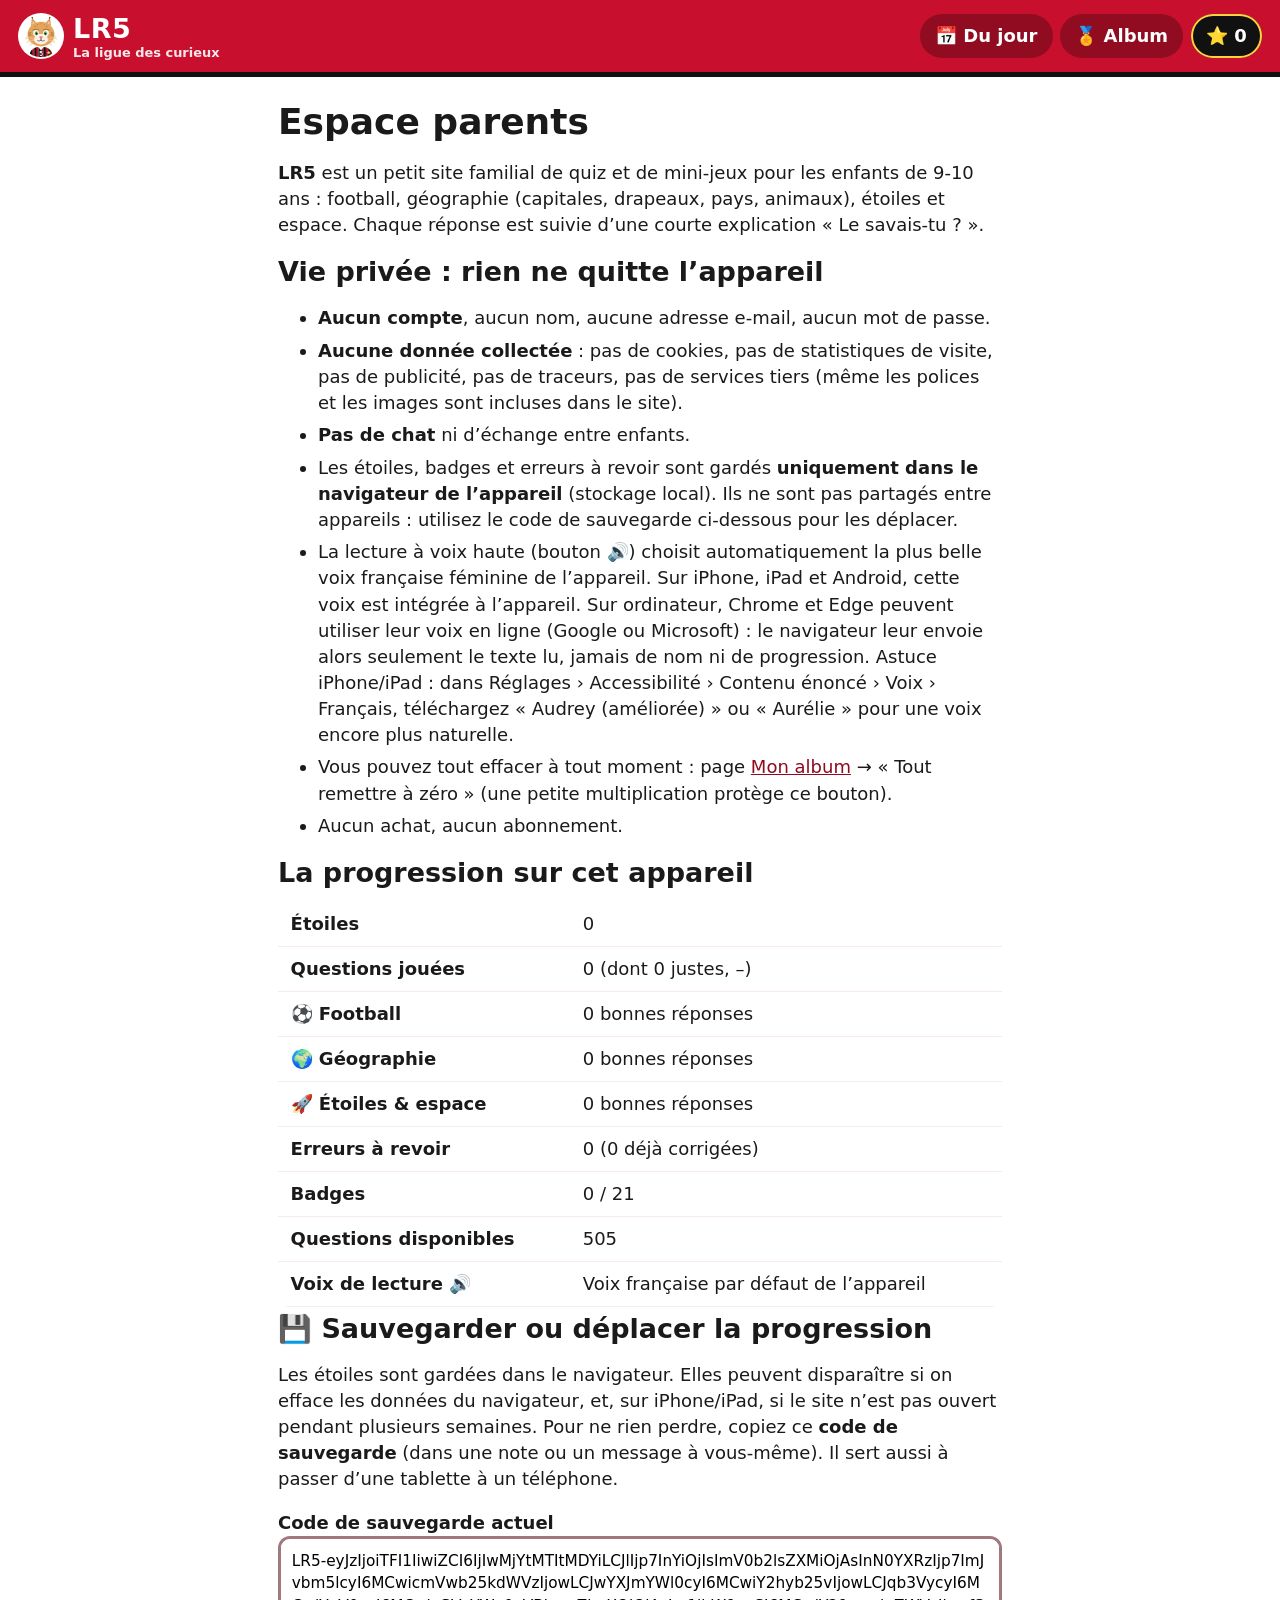
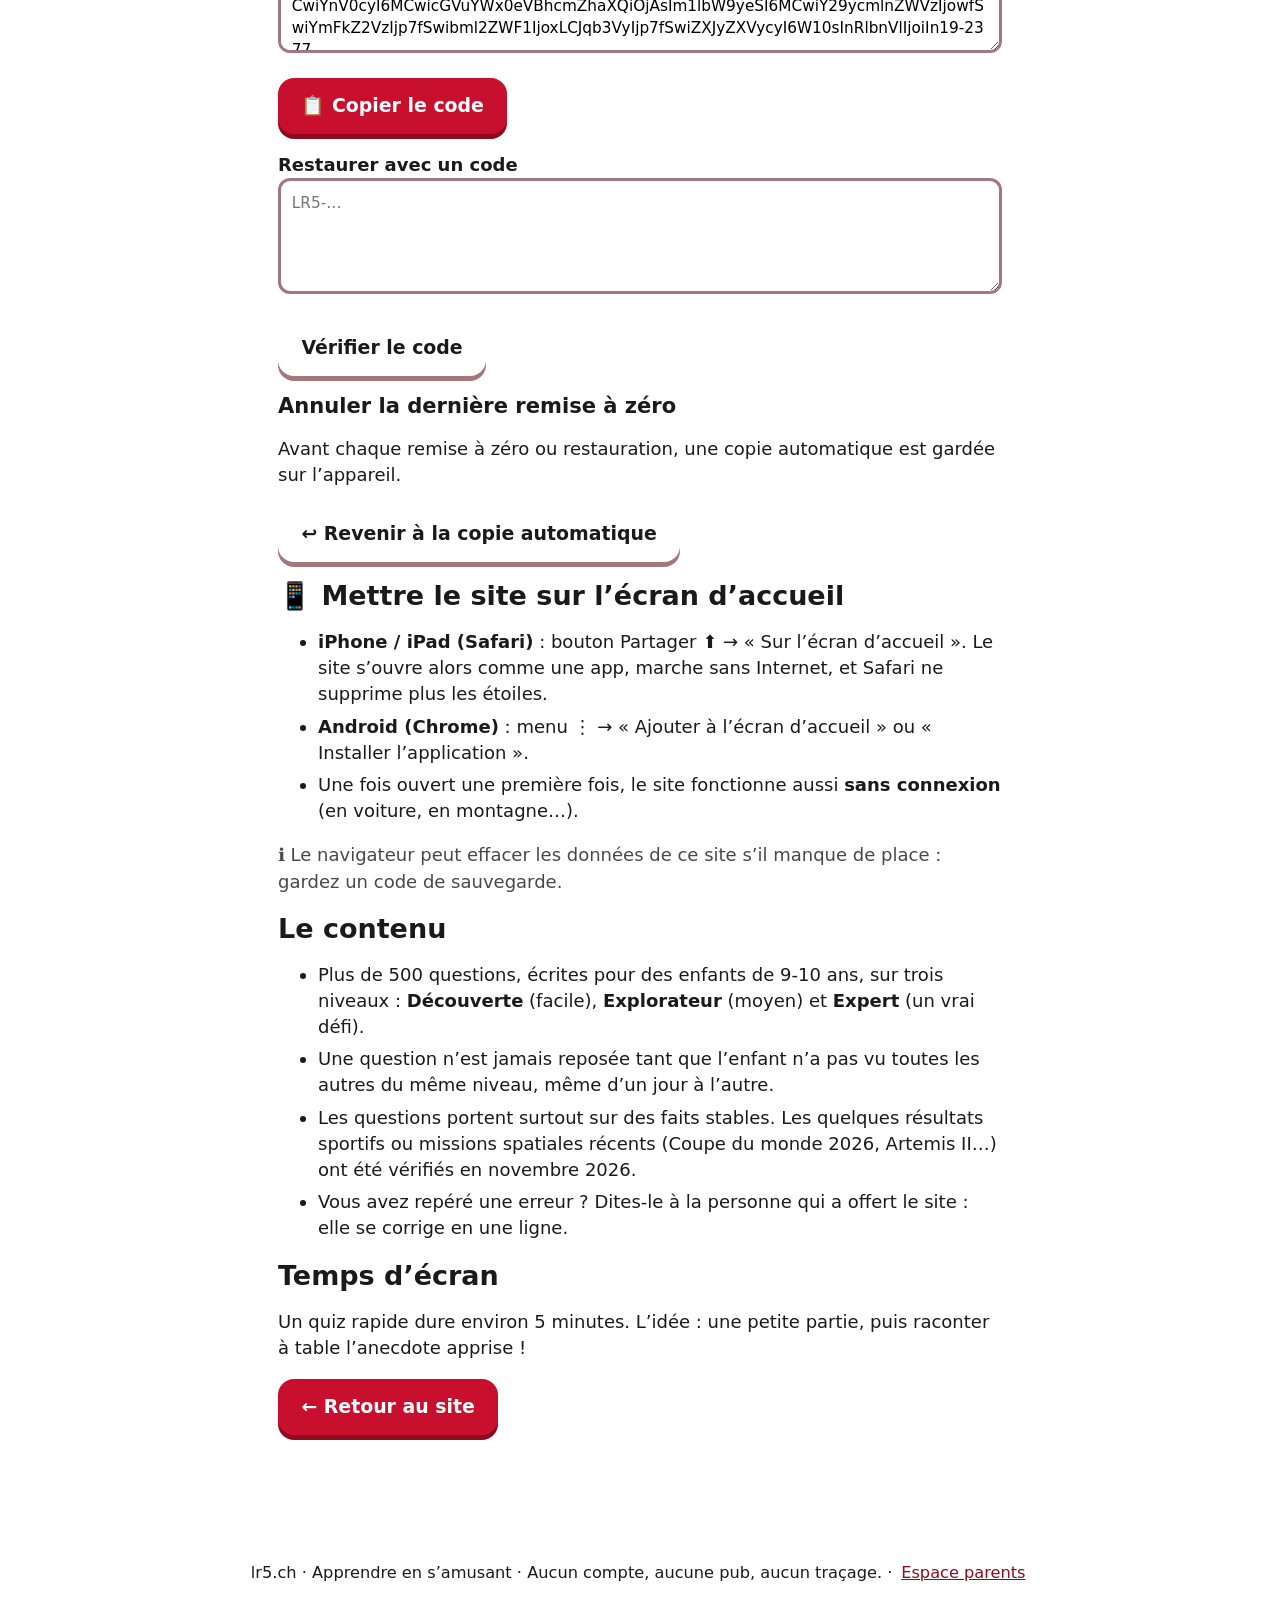
==== commit 2ec1a66c: "Add files via upload" ====
--- a/parents.html
+++ b/parents.html
@@ -50,7 +50,7 @@
   <li><b>Aucune donnée collectée</b> : pas de cookies, pas de statistiques de visite, pas de publicité, pas de traceurs, pas de services tiers (même les polices et les images sont incluses dans le site).</li>
   <li><b>Pas de chat</b> ni d’échange entre enfants.</li>
   <li>Les étoiles, badges et erreurs à revoir sont gardés <b>uniquement dans le navigateur de l’appareil</b> (stockage local). Ils ne sont pas partagés entre appareils : utilisez le code de sauvegarde ci-dessous pour les déplacer.</li>
-  <li>La lecture à voix haute (bouton 🔊) utilise la voix intégrée à l’appareil : aucun son n’est envoyé sur Internet.</li>
+  <li>La lecture à voix haute (bouton 🔊) choisit automatiquement la plus belle voix française féminine de l’appareil. Sur iPhone, iPad et Android, cette voix est intégrée à l’appareil. Sur ordinateur, Chrome et Edge peuvent utiliser leur voix en ligne (Google ou Microsoft) : le navigateur leur envoie alors seulement le texte lu, jamais de nom ni de progression. Astuce iPhone/iPad : dans Réglages › Accessibilité › Contenu énoncé › Voix › Français, téléchargez « Audrey (améliorée) » ou « Aurélie » pour une voix encore plus naturelle.</li>
   <li>Vous pouvez tout effacer à tout moment : page <a href="index.html#/album">Mon album</a> → « Tout remettre à zéro » (une petite multiplication protège ce bouton).</li>
   <li>Aucun achat, aucun abonnement.</li>
 </ul>
--- a/css/theme.css
+++ b/css/theme.css
@@ -14,8 +14,8 @@
   --crowd-a:#c8102e;
   --crowd-b:#111111;
   --texte:#1a1a1a;
-  --fs:18px;
-  --fs-m:17px;
+  --fs:112.5%;   /* 18 px si le navigateur est réglé sur 16 px ; suit le réglage « taille du texte » de l’appareil */
+  --fs-m:106.25%; /* 17 px */
   --q-fs:1.45rem;
   --q-fs-m:1.25rem;
   --a-fs:1.1rem;
--- a/css/style.css
+++ b/css/style.css
@@ -6,6 +6,7 @@
 }
 html{font-size:var(--fs)}
 *{box-sizing:border-box}
+a,button,input,label{touch-action:manipulation} /* pas de zoom au double tap sur les boutons (tablettes) */
 [hidden]{display:none!important}
 html,body{margin:0}
 body{font-family:"Trebuchet MS","Segoe UI",system-ui,-apple-system,Roboto,Arial,sans-serif;color:var(--texte);
@@ -41,15 +42,21 @@
 .hero .mascotte{flex:none}
 .hero h1{margin-bottom:.2em}
 .mascotte{position:relative;display:inline-block;max-width:100%}
-.mascotte img{width:100%;height:auto;display:block}
-.mascotte .tenue{position:absolute;right:-4%;top:-6%;font-size:2.2em;line-height:1;filter:drop-shadow(0 2px 2px rgba(0,0,0,.25))}
+.mascotte{isolation:isolate}
+.mascotte img{width:100%;height:auto;display:block;position:relative;z-index:1}
+.mascotte .calque{position:absolute;left:0;top:0;width:100%;height:100%;pointer-events:none;overflow:visible}
+.mascotte .calque.devant{z-index:2}
+.mascotte .calque.derriere{z-index:0}
+.tenue-zone{display:flex;gap:1rem;align-items:center;flex-wrap:wrap}
+.tenue-zone .apercu{flex:none}
+.tenue-zone .choice-group{flex:1 1 14rem}
 .result .mascotte{margin:0 auto}
 .result>.row{margin:.6rem 0 1rem}
 .bulle{background:var(--doux);border-radius:18px;padding:.6rem .9rem;display:inline-block;font-weight:600}
 .grid{display:grid;grid-template-columns:repeat(auto-fit,minmax(210px,1fr));gap:1rem}
 .grid.g4{grid-template-columns:repeat(4,1fr)}
-@media (max-width:979px){.grid.g4{grid-template-columns:repeat(2,1fr)}}
-@media (max-width:559px){.grid.g4{grid-template-columns:1fr}}
+@media (max-width:61.1875em){.grid.g4{grid-template-columns:repeat(2,1fr)}}
+@media (max-width:34.9375em){.grid.g4{grid-template-columns:1fr}}
 .card{background:var(--carte);border-radius:var(--r);padding:1rem;box-shadow:var(--ombre);border:0;text-align:left;font:inherit;color:inherit;text-decoration:none;display:block;cursor:pointer;transition:transform .12s}
 .card:hover{transform:translateY(-3px)}
 .card:active{transform:translateY(2px)}
@@ -148,6 +155,7 @@
 .jeu-bar{display:flex;align-items:center;gap:.5rem;flex-wrap:wrap;margin-bottom:.6rem}
 .jeu-t{font-size:1.45rem;margin:0;flex:1 1 auto;min-width:0}
 .jeu-bar .quitter{margin-left:auto}
+.jeu-bar .pill{background:var(--fonce);color:#fff} .jeu-bar .pill:hover{background:var(--primaire)} /* contraste : la pastille est sur le fond clair */
 .shots{display:flex;gap:.3rem;justify-content:center;margin:0}
 .shots span{width:32px;height:32px;border-radius:50%;display:grid;place-items:center;background:var(--doux);font-size:1rem}
 
@@ -176,32 +184,34 @@
   .pen-ctrl{width:clamp(200px,32%,360px)}
   .pen-ctrl .aim{grid-template-columns:1fr}
 }
-.pitch{position:relative;width:100%;max-width:100%;aspect-ratio:16/10;border-radius:20px;overflow:hidden;min-height:150px;font-size:16px;
-  background:linear-gradient(#7fc8ff 0 30%,#3fb56a 30% 100%)}
-.pitch .stripes{position:absolute;inset:30% 0 0 0;background:repeating-linear-gradient(90deg,rgba(255,255,255,.07) 0 12%,transparent 12% 24%)}
-.pitch .crowd{position:absolute;left:0;right:0;top:0;height:30%;background:radial-gradient(circle,#ffffff55 2px,transparent 3px) 0 0/16px 14px,repeating-linear-gradient(90deg,var(--crowd-a) 0 24px,var(--crowd-b) 24px 48px)}
-.goal{position:absolute;left:18%;right:18%;top:14%;height:38%;border:.45em solid #fff;border-bottom:0;border-radius:4px 4px 0 0;
+/* --sh = hauteur de la « scène » (tribune + but), posée en haut du terrain. En portrait, le terrain est plus haut
+ * que la scène : la place en plus devient de la pelouse devant le but, où attend le ballon (pas de vide à l’écran). */
+.pitch{--sh:100%;position:relative;width:100%;max-width:100%;aspect-ratio:16/10;border-radius:20px;overflow:hidden;min-height:150px;font-size:16px;
+  background:#3fb56a}
+.pitch .stripes{position:absolute;left:0;right:0;bottom:0;top:calc(var(--sh) * .3);background:repeating-linear-gradient(90deg,rgba(255,255,255,.07) 0 12%,transparent 12% 24%)}
+.pitch .crowd{position:absolute;left:0;right:0;top:0;height:calc(var(--sh) * .3);background:radial-gradient(circle,#ffffff55 2px,transparent 3px) 0 0/16px 14px,repeating-linear-gradient(90deg,var(--crowd-a) 0 24px,var(--crowd-b) 24px 48px)}
+.goal{position:absolute;left:18%;right:18%;top:calc(var(--sh) * .14);height:calc(var(--sh) * .38);border:.45em solid #fff;border-bottom:0;border-radius:4px 4px 0 0;
   background:repeating-linear-gradient(0deg,rgba(255,255,255,.35) 0 2px,transparent 2px 12px),repeating-linear-gradient(90deg,rgba(255,255,255,.35) 0 2px,transparent 2px 12px),rgba(0,0,0,.08)}
-.line{position:absolute;left:4%;right:4%;top:52%;height:4px;background:#fff}
-.spot{position:absolute;left:50%;top:86%;width:10px;height:6px;background:#fff;border-radius:50%;transform:translate(-50%,-50%)}
-.keeper{position:absolute;left:50%;top:22%;width:15%;height:30%;transform:translateX(-50%);transition:transform .45s cubic-bezier(.2,.8,.3,1);z-index:1}
+.line{position:absolute;left:4%;right:4%;top:calc(var(--sh) * .52);height:4px;background:#fff}
+.spot{position:absolute;left:50%;top:calc(var(--sh) * .86 + (100% - var(--sh)) * .55);width:10px;height:6px;background:#fff;border-radius:50%;transform:translate(-50%,-50%)}
+.keeper{position:absolute;left:50%;top:calc(var(--sh) * .22);width:15%;height:calc(var(--sh) * .3);transform:translateX(-50%);transition:transform .45s cubic-bezier(.2,.8,.3,1);z-index:1}
 .keeper svg{width:100%;height:100%}
 .keeper.left{transform:translateX(-175%) rotate(-55deg)}
 .keeper.right{transform:translateX(75%) rotate(55deg)}
 .keeper.center{transform:translateX(-50%) translateY(-12%)}
-.ball{position:absolute;left:50%;top:82%;width:7%;aspect-ratio:1;transform:translate(-50%,-50%);transition:left .5s ease-out,top .5s ease-out,width .5s;z-index:3}
+.ball{position:absolute;left:50%;top:calc(var(--sh) * .82 + (100% - var(--sh)) * .55);width:7%;aspect-ratio:1;transform:translate(-50%,-50%);transition:left .5s ease-out,top .5s ease-out,width .5s;z-index:3}
 .ball svg{width:100%;height:100%;display:block}
-.ball.shot-left{left:28%;top:34%;width:4.5%}
-.ball.shot-center{left:50%;top:28%;width:4.5%}
-.ball.shot-right{left:72%;top:34%;width:4.5%}
+.ball.shot-left{left:28%;top:calc(var(--sh) * .34);width:4.5%}
+.ball.shot-center{left:50%;top:calc(var(--sh) * .28);width:4.5%}
+.ball.shot-right{left:72%;top:calc(var(--sh) * .34);width:4.5%}
 /* Zones de tir : on touche directement le but pour viser. */
-.zones{position:absolute;left:18%;right:18%;top:14%;height:40%;display:grid;grid-template-columns:repeat(3,1fr);z-index:2}
+.zones{position:absolute;left:18%;right:18%;top:calc(var(--sh) * .14);height:calc(var(--sh) * .4);display:grid;grid-template-columns:repeat(3,1fr);z-index:2}
 .zone{appearance:none;border:0;background:transparent;margin:0;padding:0;cursor:pointer;display:grid;place-items:center;font-size:1.6em;border-radius:10px;opacity:0;pointer-events:none;min-height:44px}
 .pitch.aiming .zone{opacity:1;pointer-events:auto;outline:3px dashed rgba(255,255,255,.9);outline-offset:-6px;background:rgba(255,255,255,.12);animation:vise 1s infinite alternate}
 .pitch.aiming .zone:hover,.pitch.aiming .zone:focus-visible{background:rgba(255,210,63,.45)}
 .zone.cible{opacity:1;background:rgba(255,210,63,.35);outline:3px solid var(--or);outline-offset:-6px}
 @keyframes vise{to{background:rgba(255,255,255,.28)}}
-.banner{position:absolute;left:50%;top:64%;transform:translate(-50%,-50%) scale(.6);opacity:0;background:#fff;color:var(--fonce);font-weight:900;font-size:1.9em;padding:.2em .7em;border-radius:.5em;box-shadow:0 6px 0 rgba(0,0,0,.2);transition:.25s;z-index:4;white-space:nowrap;pointer-events:none}
+.banner{position:absolute;left:50%;top:calc(var(--sh) * .64);transform:translate(-50%,-50%) scale(.6);opacity:0;background:#fff;color:var(--fonce);font-weight:900;font-size:1.9em;padding:.2em .7em;border-radius:.5em;box-shadow:0 6px 0 rgba(0,0,0,.2);transition:.25s;z-index:4;white-space:nowrap;pointer-events:none}
 .banner.show{opacity:1;transform:translate(-50%,-50%) scale(1)}
 .banner.ok{box-shadow:0 6px 0 var(--vert)} .banner.ko{box-shadow:0 6px 0 var(--rouge)}
 .pen-res{position:absolute;left:3%;right:3%;bottom:3%;z-index:4;background:rgba(255,255,255,.95);border-radius:.6em;padding:.35em .6em;font-weight:800;font-size:max(13px,.85em);text-align:center;opacity:0;transition:opacity .25s;pointer-events:none}
@@ -243,7 +253,7 @@
 .nf{text-align:center;padding-top:2rem}
 .nf img{width:160px;height:160px}
 
-@media (max-width:640px){
+@media (max-width:40em){
   html{font-size:var(--fs-m)}
   .hero{flex-direction:column;text-align:center}
   .hero .mascotte{width:110px!important}
@@ -259,7 +269,7 @@
   .rangbox{flex-direction:column;text-align:center}
   .toast{top:68px}
 }
-@media (max-width:430px){
+@media (max-width:26.875em){
   .topbar nav .lbl{position:absolute;width:1px;height:1px;overflow:hidden;clip:rect(0 0 0 0);white-space:nowrap}
   .pill{padding:.45rem .7rem}
   .jeu-t{font-size:1.2rem}
@@ -268,7 +278,7 @@
   .aim .btn{font-size:1.5rem}
 }
 /* Téléphones étroits : en-têtes de question sur une seule ligne, réponses plus compactes */
-@media (max-width:430px){
+@media (max-width:26.875em){
   .qt-nom{display:none}
   .lire>span{display:none}
   .qhead .tag{font-size:.8rem}
@@ -282,21 +292,51 @@
   .answer{min-height:52px;padding:.5rem .75rem}
 }
 /* Écrans peu hauts (petits téléphones, portables) */
-@media (max-height:760px){
+@media (max-height:47.5em){
   .flag-q{width:min(150px,42%);margin-bottom:.5rem}
   .res-tete .mascotte{width:90px!important}
   .res-tete .big{font-size:2.4rem}
   main{padding-top:.8rem}
   .panel>h1{font-size:1.5rem;margin-bottom:.2rem}
 }
-@media (max-height:700px) and (orientation:portrait){
-  .flag-q{width:min(124px,36%)}
+@media (max-height:43.75em) and (orientation:portrait){
+  .flag-q{width:min(104px,30%)}
+  .question{margin:.25rem 0 .6rem}
   .pen-intro{margin:0 0 .4rem}
+}
+/* Très petits téléphones (iPhone SE 1re génération 320 px, Galaxy Fold plié 280 px).
+ * Les seuils sont en « em » : si l’appareil est réglé en grand texte, le site passe tout seul à la mise en page plus compacte. */
+@media (max-width:22.5em){
+  html{font-size:93.75%}
+  .topbar{gap:.3rem;padding-left:.45rem;padding-right:.45rem}
+  .topbar nav{gap:.25rem}
+  .pill{padding:.4rem .5rem}
+  .logo b{font-size:1.1rem}
+  .logo img{width:34px;height:34px}
+  .qhead .quitter>span,.jeu-bar .quitter>span{position:absolute;width:1px;height:1px;overflow:hidden;clip:rect(0 0 0 0);white-space:nowrap}
+  .qhead .row.tight{gap:.3rem}
+  .pen-intro{display:none}
+  .panel>h1{font-size:1.3rem}
+}
+/* Téléphones peu hauts en portrait : question + 4 réponses toujours visibles sans défiler */
+@media (max-height:40em) and (orientation:portrait),(max-width:18.75em){
+  main{padding-top:.5rem}
+  .question{font-size:1.15rem;margin:.2rem 0 .5rem}
+  .answers{gap:.45rem}
+  .answer{min-height:46px;padding:.4rem .7rem}
+  .answer .k{width:1.7rem;height:1.7rem}
+  .progress{margin-bottom:.4rem}
+  .panel>p.muted{margin:.2rem 0}
+}
+/* Fenêtres d’ordinateur peu hautes (ex. 800×600) : drapeau plus petit pour garder les 4 réponses visibles */
+@media (max-height:40em) and (min-aspect-ratio:6/5){
+  .flag-q{width:auto;height:96px;margin:0 auto .4rem}
+  .question{margin:.25rem 0 .6rem}
 }
 /* ---------- Téléphone couché (paysage, peu de hauteur) ----------
  * En jeu, l’en-tête disparaît (le bouton ✕ Quitter reste) et tout se range sur deux colonnes. */
-@media (orientation:landscape) and (max-height:540px){
-  html{font-size:15px}
+@media (orientation:landscape) and (max-height:33.75em){
+  html{font-size:93.75%}
   .topbar{position:static;min-height:0;padding-top:max(.25rem,env(safe-area-inset-top));padding-bottom:.25rem}
   .topbar .logo img{width:34px;height:34px}
   .pill{min-height:40px;padding:.3rem .7rem}
@@ -346,11 +386,29 @@
   .pen-intro{display:none}
   .jeu-bar{margin-bottom:.3rem}
 }
-@media (orientation:landscape) and (max-height:340px){
+@media (orientation:landscape) and (max-height:21.25em){
   .aim{grid-template-columns:repeat(3,1fr)!important}
   .aim .lbl-d{display:none}
   .aim .btn{font-size:1.3rem}
   .pen-ctrl{gap:.3rem}
+  /* très peu de hauteur (ex. fenêtre 800×600 zoomée à 200 %) */
+  main{padding-top:.3rem}
+  .panel{padding:.5rem .7rem}
+  .qhead{font-size:.9rem;margin-bottom:.2rem}
+  .progress{height:8px;margin-bottom:.3rem}
+  .question{font-size:1.05rem;margin:.1rem 0 .35rem}
+  .answers{gap:.35rem}
+  .answer{min-height:40px;padding:.3rem .6rem}
+  .feedback{padding:.45rem .6rem}
+  .savais{font-size:.9rem;margin:.15rem 0 .3rem}
+  .feedback .btn{min-height:42px;padding:.35rem .8rem}
+}
+/* Paysage étroit (fenêtre zoomée) : commandes du penalty un peu plus étroites pour laisser la place au terrain */
+@media (orientation:landscape) and (max-width:33em){
+  .pen-ctrl{width:clamp(130px,38%,360px)}
+  .pen-ctrl .btn{padding-left:.4rem;padding-right:.4rem}
+  .pen.tir,.mem{padding-left:max(.4rem,env(safe-area-inset-left));padding-right:max(.4rem,env(safe-area-inset-right))}
+  .pen-stage{gap:.4rem}
 }
 @media (prefers-reduced-motion:reduce){*{transition:none!important;animation:none!important}}
 .sr-only{position:absolute;width:1px;height:1px;overflow:hidden;clip:rect(0 0 0 0);white-space:nowrap}
